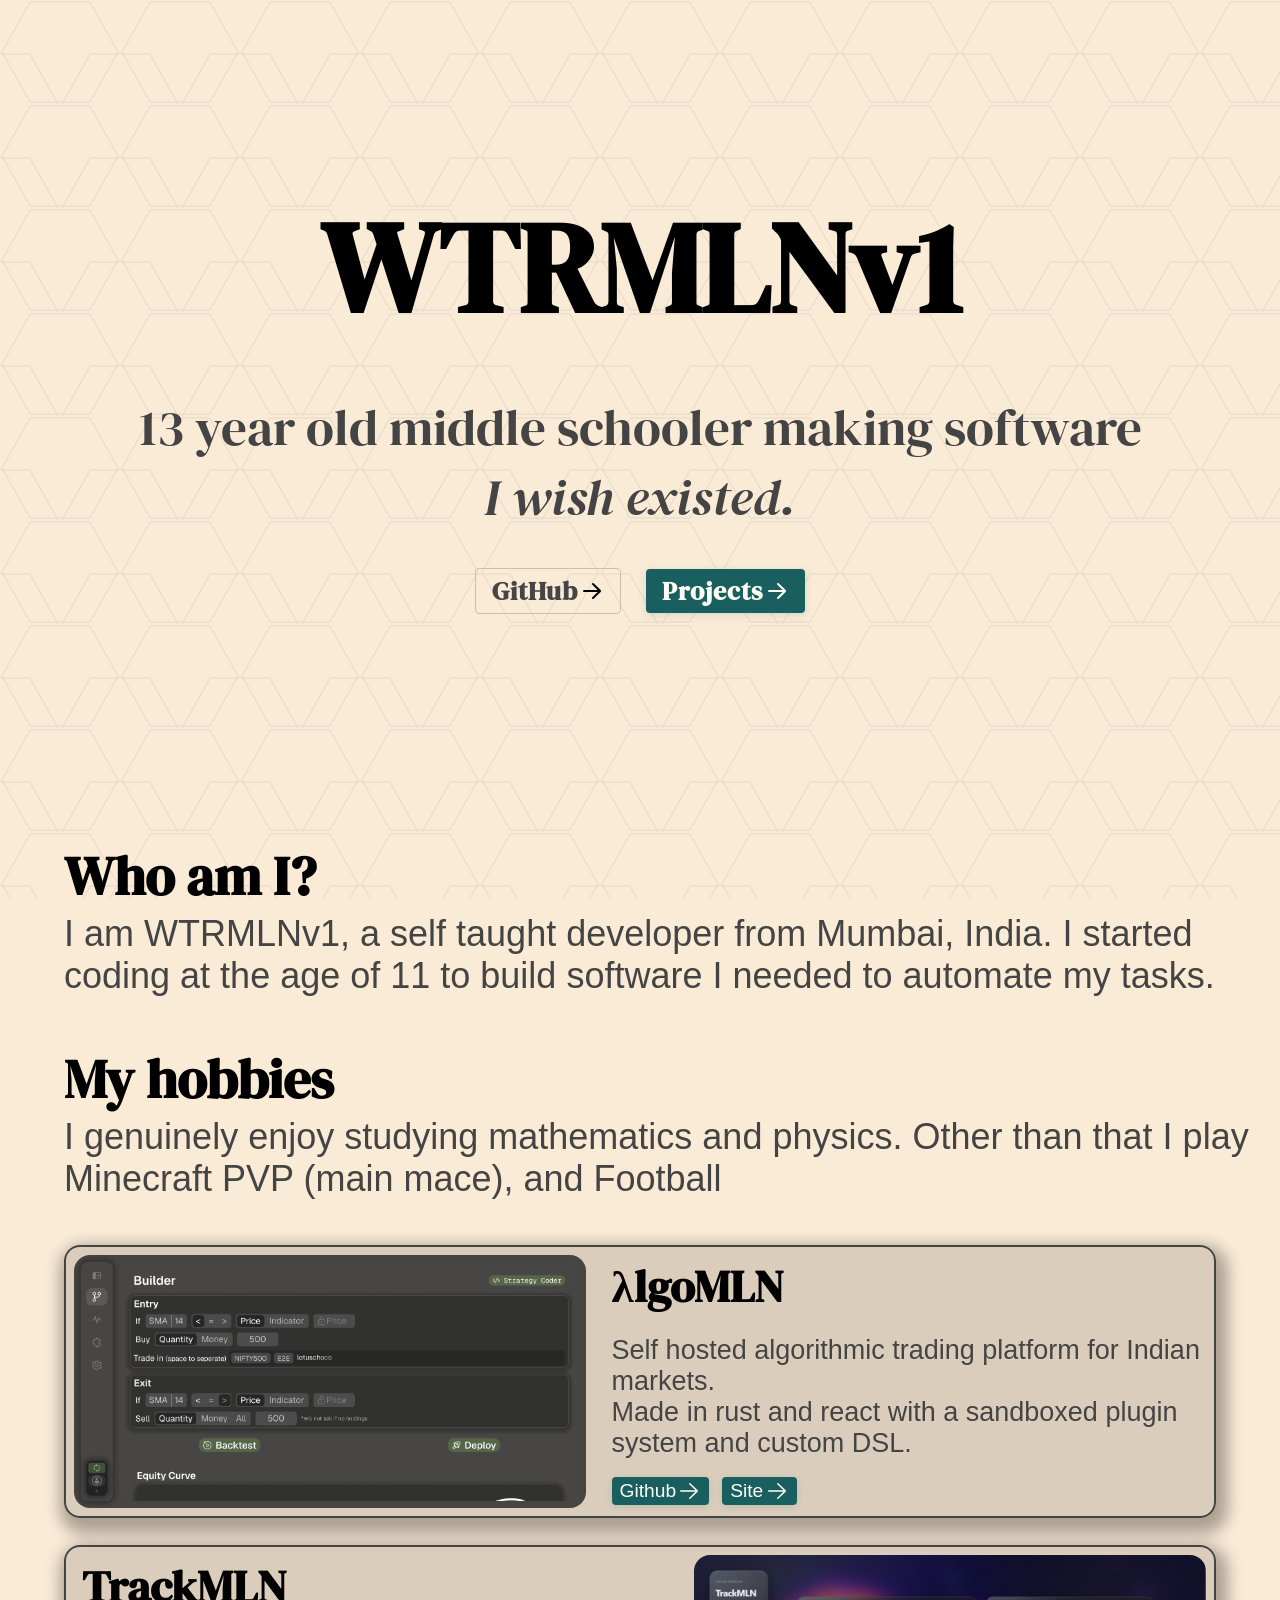
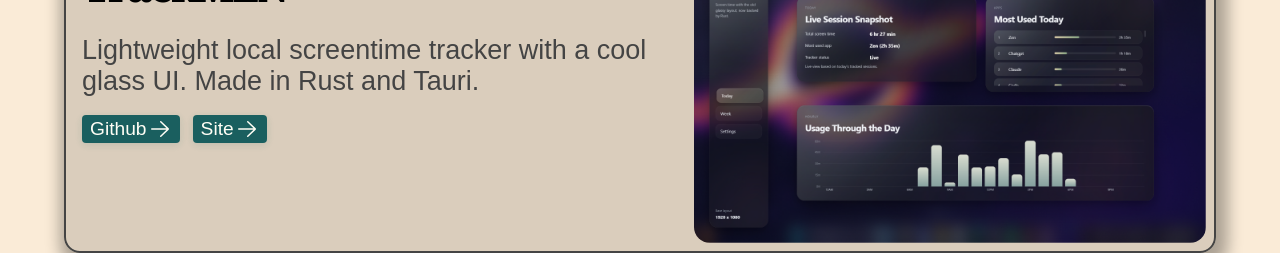
==== index.html @ 121c80e5 "create a whole fucking site (and update readme lol)" ====
<!DOCTYPE html>
<html lang="en">
<head>
<meta charset="UTF-8" />
<meta name="viewport" content="width=device-width, initial-scale=1.0" />
<title>WTRMLNv1</title>
<link rel="preconnect" href="https://fonts.googleapis.com" />
<link rel="preconnect" href="https://fonts.gstatic.com" crossorigin />
<link href="https://fonts.googleapis.com/css2?family=DM+Serif+Display&family=Geist:wght@400;600;700&family=Geist+Mono:wght@400&family=Inter:wght@400;500&display=swap" rel="stylesheet" />
<link rel="stylesheet" href="styles.css" />
</head>

<body>
    <div class="honeycomb-bg"></div>
    <div class="hero">
        <div class="hero-title">WTRMLNv1</div>
        <div class="hero-description">13 year old middle schooler making software <br><span class="hero-description-italic">I wish existed.</span></div>
        <div class="cta">
            <a class="cta-button-secondary" href="https://github.com/WTRMLNv1">
                GitHub
                <img class="cta-arrow" src="arrow_right_24_filled_secondary.svg" alt=""></img>
            </a>
            <a class="cta-button">
                Projects
                <img class="cta-arrow" src="arrow_right_24_filled.svg" alt=""></img>
            </a>
        </div>
    </div>
    <div>
        <div class="h1">Who am I?</div>
        <div class="para">
            I am
         WTRMLNv1, a self taught developer from Mumbai, India. I started coding at the age of 11 to build software I needed to automate my tasks.
    </div>
        </div>
    <div>
        <div class="h1">My hobbies</div>
        <div class="para">
            I genuinely enjoy studying mathematics and physics. Other than that I play Minecraft PVP (main mace), and Football
        </div>
    </div>

    <div class="projects">
        <div class="project-card-left">
            <img class="project-screenshot" src="builder.png">
            <div class="project-text">
                <div class="project-title">λlgoMLN</div>
                <div class="project-description">
                    Self hosted algorithmic trading platform for Indian markets.<br>Made in rust and react with a sandboxed plugin system and custom DSL.
                </div>
                <div class="cta-small">
                    <a class="cta-button-small" href="https://github.com/MelogneStudio/AlgoMLN">
                        Github
                        <img class="cta-arrow" src="arrow_right_24_regular.svg" alt=""></img>
                    </a>
                    <a class="cta-button-small" href="https://algomln.vercel.app">
                        Site
                        <img class="cta-arrow" src="arrow_right_24_regular.svg" alt=""></img>
                    </a>
                </div>
            </div>

        </div>
        <div class="project-card-right">

            <div class="project-text">
                <div class="project-title">TrackMLN</div>
                <div class="project-description">
                    Lightweight local screentime tracker with a cool glass UI. Made in Rust and Tauri.
                </div>
                <div class="cta-small">
                    <a class="cta-button-small" href="https://github.com/MelogneStudio/TrackMLN">
                        Github
                        <img class="cta-arrow" src="arrow_right_24_regular.svg" alt=""></img>
                    </a>
                    <a class="cta-button-small" href="https://algomln.vercel.app">
                        Site
                        <img class="cta-arrow" src="arrow_right_24_regular.svg" alt=""></img>
                    </a>
                </div>
            </div>
            <img class="project-screenshot" src="trackmln.png">
        </div>

    </div>
</body>
---- styles.css ----
html,
body {
    margin: 0;
    min-height: 100%;
    background: antiquewhite;
    display: flex;
    flex-direction: column;
    gap: 5vh;
    scrollbar-width: none;
}

html::-webkit-scrollbar {
    display: none;
}

@import url('https://fonts.googleapis.com/css2?family=DM+Serif+Display:ital@0;1&display=swap');
@import url('https://fonts.googleapis.com/css2?family=DM+Sans:ital,wght@0,400;0,500;0,600;0,700;1,400;1,500;1,600;1,700&display=swap');


/* =========================
   BACKGROUND
   ========================= */

.honeycomb-bg {
    position: fixed;
    inset: 0;
    z-index: 0;
    pointer-events: none;

    background-image: url("data:image/svg+xml,%3Csvg xmlns='http://www.w3.org/2000/svg' width='120' height='104' viewBox='0 0 120 104'%3E%3Cg fill='none' stroke='%23000000' stroke-width='1' opacity='0.08'%3E%3Cpath d='M30 2h60l28 50-28 50H30L2 52z'/%3E%3Cpath d='M-30 54h60l28 50-28 50h-60l-28-50z'/%3E%3Cpath d='M90 54h60l28 50-28 50H90l-28-50z'/%3E%3C/g%3E%3C/svg%3E");

    background-repeat: repeat;
    background-size: 120px 104px;

    animation: honeycomb-drift 2s linear infinite;
}

@keyframes honeycomb-drift {
    from {
        background-position: 0 0;
    }

    to {
        background-position: 120px 104px;
    }
}


/* =========================
   HERO
   ========================= */

.hero {
    position: relative;
    z-index: 1;

    display: flex;
    flex-direction: column;
    align-items: center;

    padding-top: 20vh;
    padding-bottom: 20vh;

    gap: 4vh;
}

.hero-title {
    color: #000;
    font-family: 'DM Serif Display', serif;
    font-weight: 600;
    font-size: 10vw;
}

.hero-description {
    color: #444;
    font-family: 'DM Serif Display', serif;
    font-weight: 400;
    font-size: 4vw;
    text-align: center;
}

.hero-description-italic {
    color: #444;
    font-family: 'DM Serif Display', serif;
    font-weight: 400;
    font-size: 4vw;
    text-align: center;
    font-style: italic;
}


/* =========================
   MAIN CTA
   ========================= */

.cta {
    display: flex;
    flex-direction: row;
    align-items: center;
    gap: 2vw;
}

.cta-button {
    display: flex;
    flex-direction: row;
    align-items: center;

    gap: 0.1vw;

    background-color: #1a5f5f;
    color: #fffef5;
    text-decoration: none;

    border: none;
    padding: 4px 16px;

    font-family: 'DM Serif Display', serif;
    font-weight: 600;
    font-size: 2vw;
    letter-spacing: 1px;

    cursor: pointer;
    border-radius: 4px;

    transition:
        background-color 0.2s ease,
        transform 0.2s ease,
        box-shadow 0.2s ease,
        gap 0.2s ease;

    box-shadow: 0 2px 8px rgba(26, 95, 95, 0.15);
}

.cta-button:hover {
    background-color: #0f4444;
    color: #fffef5;
    text-decoration: none;

    gap: 0.2vw;
    transform: translateY(-2px);

    box-shadow: 0 6px 16px rgba(26, 95, 95, 0.25);
}

.cta-button:active {
    color: #fffef5;
    text-decoration: none;

    transform: translateY(0px);

    box-shadow: 0 2px 4px rgba(26, 95, 95, 0.2);
}

.cta-button:visited {
    color: #fffef5;
}

.cta-button-secondary {
    display: flex;
    flex-direction: row;
    align-items: center;

    gap: 0.1vw;

    background-color: transparent;
    color: #454545;
    text-decoration: none;

    box-sizing: border-box;
    border: 1px solid #c9bfae;
    padding: 4px 16px;

    font-family: 'DM Serif Display', serif;
    font-weight: 600;
    font-size: 2vw;
    letter-spacing: 1px;

    cursor: pointer;
    border-radius: 4px;

    transition:
        background-color 0.2s ease,
        color 0.2s ease,
        transform 0.2s ease,
        box-shadow 0.2s ease,
        gap 0.2s ease;

    box-shadow: 0 2px 8px rgba(255, 254, 245, 0.08);
}

.cta-button-secondary:hover {
    background-color: #fffef5;
    color: #454545;
    text-decoration: none;

    gap: 0.2vw;
    transform: translateY(-2px);

    box-shadow: 0 6px 16px rgba(255, 254, 245, 0.15);
}

.cta-button-secondary:active {
    color: #454545;
    text-decoration: none;

    transform: translateY(0px);

    box-shadow: 0 2px 4px rgba(255, 254, 245, 0.1);
}

.cta-button-secondary:visited {
    color: #454545;
}


/* =========================
   TEXT SECTIONS
   ========================= */

.h1 {
    font-family: 'DM Serif Display', serif;
    font-weight: 600;
    font-size: 6vh;
    color: #000;

    padding-left: 5vw;
}

.para {
    font-family: 'DM Sans', sans-serif;
    font-weight: 500;
    font-size: 4vh;
    color: #444;

    padding-left: 5vw;
}


/* =========================
   PROJECTS
   ========================= */

.projects {
    display: flex;
    flex-direction: column;

    padding-left: 5vw;
    padding-right: 5vw;

    gap: 3vh;
}

.project-card-left {
    display: flex;
    flex-direction: row;

    background-color: #00000020;
    backdrop-filter: blur(2px);

    border-radius: 16px;
    border: #444 solid 2px;

    padding: 8px;
    gap: 2vw;

    box-shadow: 4px 8px 15px 8px #00000050;
}

.project-card-right {
    display: flex;
    flex-direction: row;

    background-color: #00000020;
    backdrop-filter: blur(2px);

    border-radius: 16px;
    border: #444 solid 2px;

    padding: 8px;
    padding-left: 16px;
    gap: 2vw;

    box-shadow: 4px 8px 15px 8px #00000050;
}

.project-screenshot {
    border-radius: 16px;
    width: 40vw;
}

.project-title {
    color: #000;

    font-family: 'DM Serif Display', serif;
    font-weight: 600;
    font-size: 5vh;
}

.project-description {
    color: #444;

    font-family: 'DM Sans', sans-serif;
    font-weight: 400;
    font-size: 3vh;
}

.project-text {
    display: flex;
    flex-direction: column;

    gap: 2vh;
    padding: 0;
}


/* =========================
   SMALL CTA
   ========================= */

.cta-small {
    display: flex;
    flex-direction: row;
    align-items: center;

    gap: 1vw;
}

.cta-button-small {
    display: flex;
    flex-direction: row;
    align-items: center;

    gap: 0.1vw;

    background-color: #1a5f5f;
    color: #fffef5;
    text-decoration: none;

    border: none;
    padding: 2px 8px;

    font-family: 'DM Sans', sans-serif;
    font-weight: 500;
    font-size: 1.5vw;

    cursor: pointer;
    border-radius: 4px;

    transition:
        background-color 0.2s ease,
        transform 0.2s ease,
        box-shadow 0.2s ease;

    box-shadow: 0 2px 8px rgba(26, 95, 95, 0.15);
}


/* Prevent browser link states from changing the text */

.cta-button-small:visited {
    color: #fffef5;
    text-decoration: none;
}

.cta-button-small:hover {
    background-color: #0f4444;
    color: #fffef5;
    text-decoration: none;

    transform: translateY(-2px);

    box-shadow: 0 6px 16px rgba(26, 95, 95, 0.25);
}

.cta-button-small:active {
    color: #fffef5;
    text-decoration: none;

    transform: translateY(0px);

    box-shadow: 0 2px 4px rgba(26, 95, 95, 0.2);
}
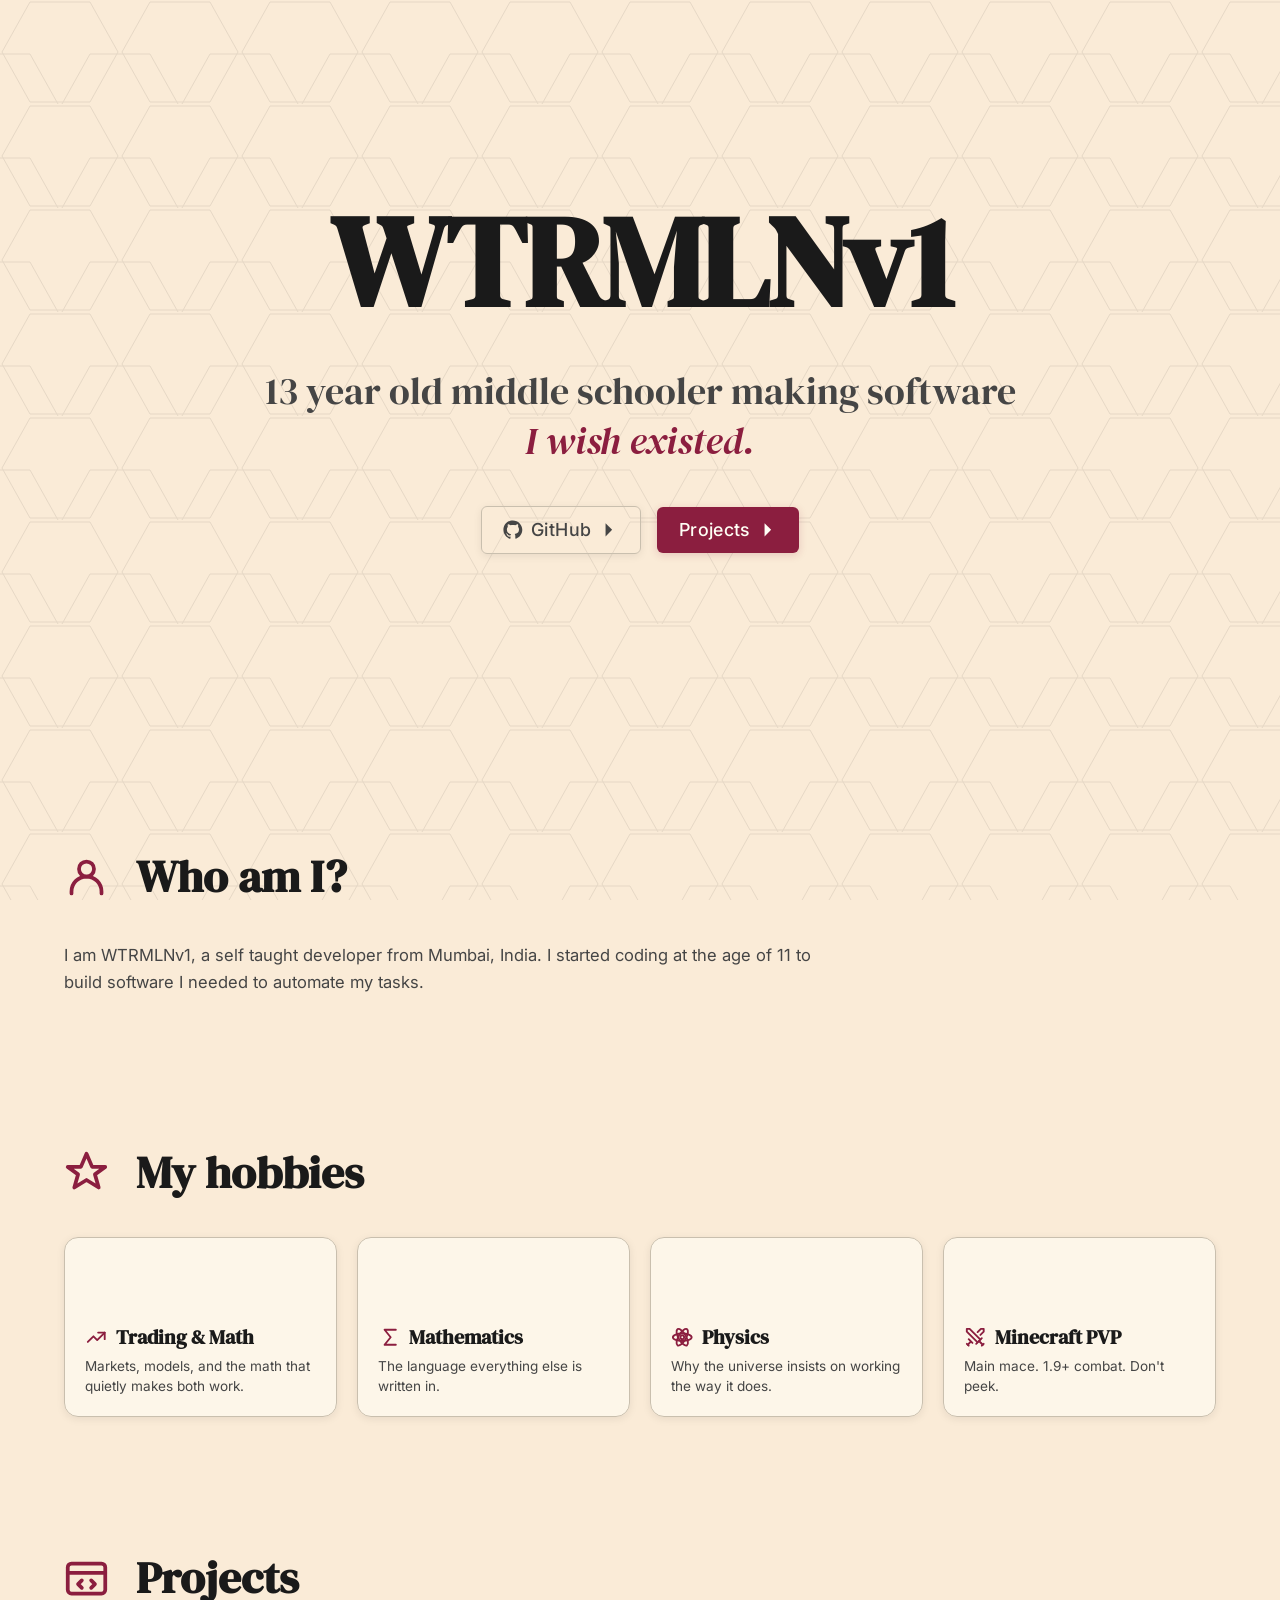
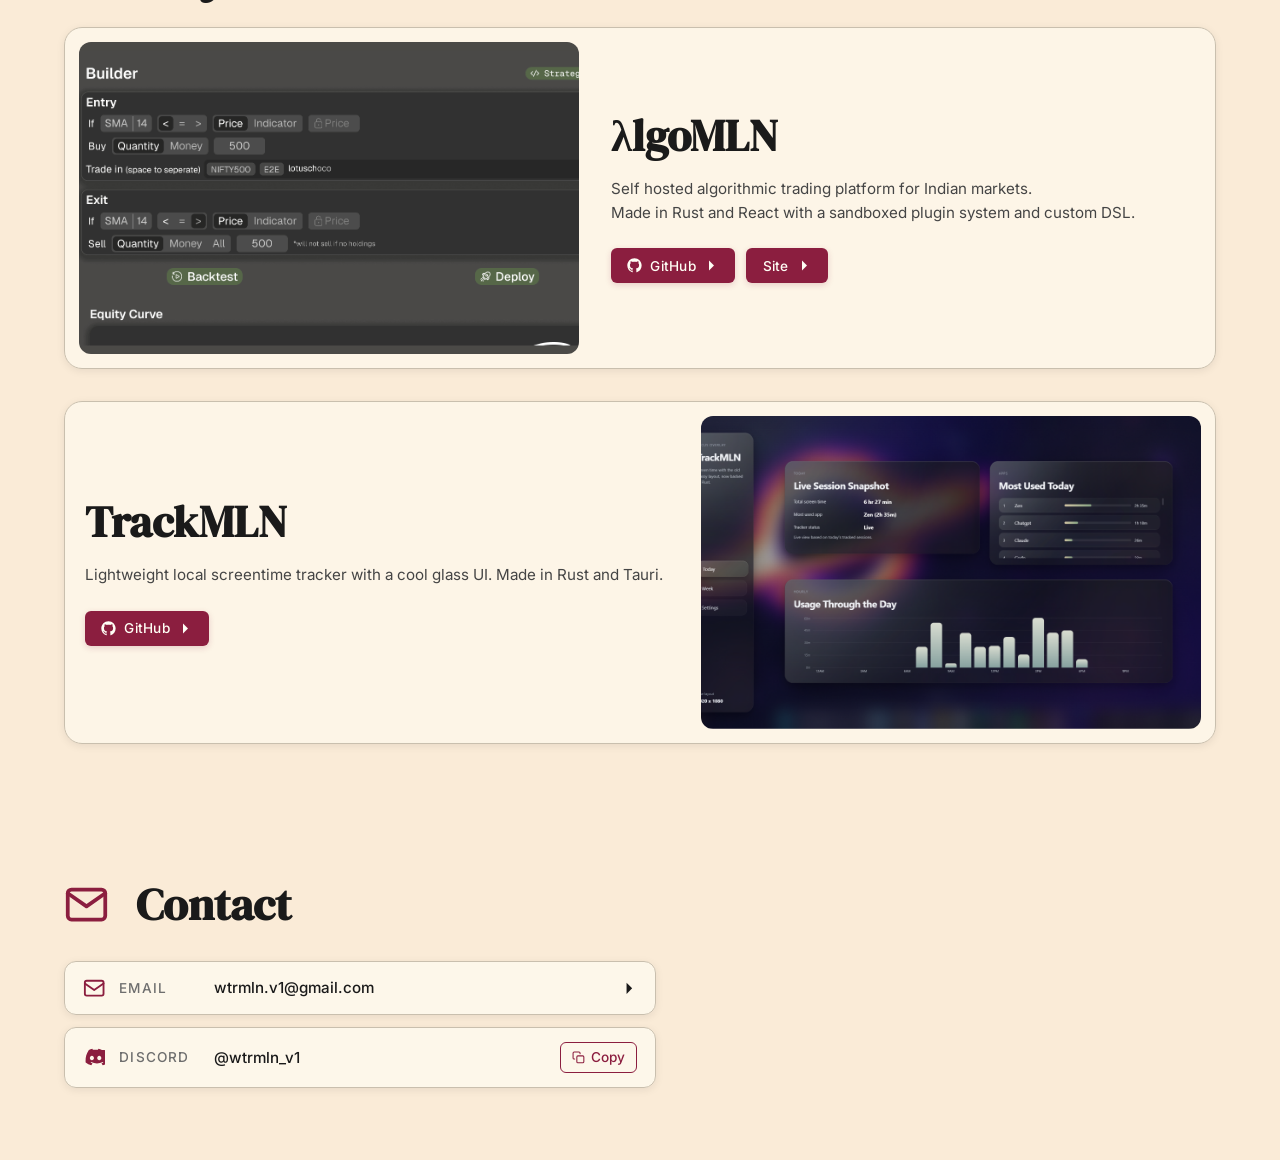
==== commit 9a5f715b: "update site" ====
--- a/index.html
+++ b/index.html
@@ -4,83 +4,520 @@
 <meta charset="UTF-8" />
 <meta name="viewport" content="width=device-width, initial-scale=1.0" />
 <title>WTRMLNv1</title>
+<meta name="description" content="WTRMLNv1 — self-taught developer from Mumbai building software I wish existed." />
 <link rel="preconnect" href="https://fonts.googleapis.com" />
 <link rel="preconnect" href="https://fonts.gstatic.com" crossorigin />
-<link href="https://fonts.googleapis.com/css2?family=DM+Serif+Display&family=Geist:wght@400;600;700&family=Geist+Mono:wght@400&family=Inter:wght@400;500&display=swap" rel="stylesheet" />
+<link href="https://fonts.googleapis.com/css2?family=DM+Serif+Display:ital@0;1&family=Inter:wght@400;500;600&display=swap" rel="stylesheet" />
 <link rel="stylesheet" href="styles.css" />
 </head>
 
 <body>
-    <div class="honeycomb-bg"></div>
-    <div class="hero">
+    <div class="honeycomb-bg" aria-hidden="true"></div>
+
+    <section class="hero">
         <div class="hero-title">WTRMLNv1</div>
-        <div class="hero-description">13 year old middle schooler making software <br><span class="hero-description-italic">I wish existed.</span></div>
+        <div class="hero-description">
+            13 year old middle schooler making software<br>
+            <span class="hero-description-italic">I wish existed.</span>
+        </div>
         <div class="cta">
             <a class="cta-button-secondary" href="https://github.com/WTRMLNv1">
+                <svg class="cta-arrow" viewBox="0 0 24 24" fill="currentColor" aria-hidden="true"><path d="M12 .5C5.65.5.5 5.65.5 12c0 5.08 3.29 9.39 7.86 10.91.58.1.79-.25.79-.56v-2.16c-3.2.7-3.87-1.37-3.87-1.37-.52-1.33-1.28-1.68-1.28-1.68-1.05-.72.08-.71.08-.71 1.16.08 1.77 1.19 1.77 1.19 1.03 1.77 2.7 1.26 3.36.96.1-.75.4-1.26.74-1.55-2.55-.29-5.24-1.28-5.24-5.69 0-1.26.45-2.29 1.19-3.1-.12-.29-.52-1.46.11-3.04 0 0 .97-.31 3.19 1.18.92-.26 1.91-.39 2.9-.39.98 0 1.97.13 2.9.39 2.21-1.49 3.18-1.18 3.18-1.18.63 1.58.24 2.75.12 3.04.74.81 1.18 1.84 1.18 3.1 0 4.42-2.69 5.39-5.25 5.68.41.36.78 1.06.78 2.13v3.16c0 .31.21.67.79.56C20.21 21.39 23.5 17.08 23.5 12 23.5 5.65 18.35.5 12 .5z"/></svg>
                 GitHub
-                <img class="cta-arrow" src="arrow_right_24_filled_secondary.svg" alt=""></img>
+                <svg class="cta-arrow" viewBox="0 0 24 24" fill="currentColor" aria-hidden="true"><path d="M8 4l8 8-8 8V4z"/></svg>
             </a>
-            <a class="cta-button">
+            <a class="cta-button" href="#projects">
                 Projects
-                <img class="cta-arrow" src="arrow_right_24_filled.svg" alt=""></img>
+                <svg class="cta-arrow" viewBox="0 0 24 24" fill="currentColor" aria-hidden="true"><path d="M8 4l8 8-8 8V4z"/></svg>
             </a>
         </div>
-    </div>
-    <div>
-        <div class="h1">Who am I?</div>
-        <div class="para">
-            I am
-         WTRMLNv1, a self taught developer from Mumbai, India. I started coding at the age of 11 to build software I needed to automate my tasks.
-    </div>
+    </section>
+
+    <section class="section">
+        <h2 class="h1">
+            <svg viewBox="0 0 24 24" fill="none" stroke="currentColor" stroke-width="2" stroke-linecap="round" stroke-linejoin="round" aria-hidden="true"><circle cx="12" cy="8" r="4"/><path d="M4 21v-1a8 8 0 0 1 16 0v1"/></svg>
+            Who am I?
+        </h2>
+        <p class="para">
+            I am WTRMLNv1, a self taught developer from Mumbai, India. I started coding at the age of 11 to build software I needed to automate my tasks.
+        </p>
+    </section>
+
+    <section class="section">
+        <h2 class="h1">
+            <svg viewBox="0 0 24 24" fill="none" stroke="currentColor" stroke-width="2" stroke-linecap="round" stroke-linejoin="round" aria-hidden="true"><path d="M12 2l3 7h7l-5.5 4 2 7L12 16l-6.5 4 2-7L2 9h7z"/></svg>
+            My hobbies
+        </h2>
+        <div class="hobbies">
+            <div class="hobby-card" data-hobby="trading">
+                <canvas class="hobby-canvas" aria-hidden="true"></canvas>
+                <div class="hobby-text">
+                    <div class="hobby-label">
+                        <svg viewBox="0 0 24 24" fill="none" stroke="currentColor" stroke-width="2" stroke-linecap="round" stroke-linejoin="round" aria-hidden="true"><path d="M3 17l6-6 4 4 8-8"/><path d="M14 7h7v7"/></svg>
+                        Trading &amp; Math
+                    </div>
+                    <div class="hobby-desc">Markets, models, and the math that quietly makes both work.</div>
+                </div>
+            </div>
+            <div class="hobby-card" data-hobby="math">
+                <div class="hobby-glyph-layer" aria-hidden="true"></div>
+                <div class="hobby-text">
+                    <div class="hobby-label">
+                        <svg viewBox="0 0 24 24" fill="none" stroke="currentColor" stroke-width="2" stroke-linecap="round" stroke-linejoin="round" aria-hidden="true"><path d="M19 4H7l6.5 8L7 20h12"/></svg>
+                        Mathematics
+                    </div>
+                    <div class="hobby-desc">The language everything else is written in.</div>
+                </div>
+            </div>
+            <div class="hobby-card" data-hobby="physics">
+                <div class="hobby-glyph-layer" aria-hidden="true"></div>
+                <div class="hobby-text">
+                    <div class="hobby-label">
+                        <svg viewBox="0 0 24 24" fill="none" stroke="currentColor" stroke-width="2" stroke-linecap="round" stroke-linejoin="round" aria-hidden="true"><circle cx="12" cy="12" r="2"/><ellipse cx="12" cy="12" rx="10" ry="4"/><ellipse cx="12" cy="12" rx="10" ry="4" transform="rotate(60 12 12)"/><ellipse cx="12" cy="12" rx="10" ry="4" transform="rotate(120 12 12)"/></svg>
+                        Physics
+                    </div>
+                    <div class="hobby-desc">Why the universe insists on working the way it does.</div>
+                </div>
+            </div>
+            <div class="hobby-card" data-hobby="minecraft">
+                <div class="hobby-pixel-layer" aria-hidden="true"></div>
+                <div class="hobby-text">
+                    <div class="hobby-label">
+                        <svg viewBox="0 0 24 24" fill="none" stroke="currentColor" stroke-width="2" stroke-linecap="round" stroke-linejoin="round" aria-hidden="true"><polyline points="14.5 17.5 3 6 3 3 6 3 17.5 14.5"/><path d="M13 19l6-6"/><path d="M16 16l4 4"/><path d="M19 21l2-2"/><polyline points="14.5 6.5 18 3 21 3 21 6 17.5 9.5"/><path d="M5 14l4 4"/><path d="M7 17l-3 3"/><path d="M3 19l2 2"/></svg>
+                        Minecraft PVP
+                    </div>
+                    <div class="hobby-desc">Main mace. 1.9+ combat. Don't peek.</div>
+                </div>
+            </div>
         </div>
-    <div>
-        <div class="h1">My hobbies</div>
-        <div class="para">
-            I genuinely enjoy studying mathematics and physics. Other than that I play Minecraft PVP (main mace), and Football
+    </section>
+
+    <section class="section" id="projects">
+        <h2 class="h1">
+            <svg viewBox="0 0 24 24" fill="none" stroke="currentColor" stroke-width="2" stroke-linecap="round" stroke-linejoin="round" aria-hidden="true"><rect x="2" y="4" width="20" height="16" rx="2"/><path d="M2 9h20"/><path d="M9.5 13L7.5 15l2 2"/><path d="M14.5 13l2 2-2 2"/></svg>
+            Projects
+        </h2>
+        <div class="projects">
+            <div class="project-card-left">
+                <img class="project-screenshot" src="builder.png" alt="AlgoMLN interface screenshot" />
+                <div class="project-text">
+                    <div class="project-title">λlgoMLN</div>
+                    <div class="project-description">
+                        Self hosted algorithmic trading platform for Indian markets.<br>Made in Rust and React with a sandboxed plugin system and custom DSL.
+                    </div>
+                    <div class="cta-small">
+                        <a class="cta-button-small" href="https://github.com/MelogneStudio/AlgoMLN">
+                            <svg class="cta-arrow" viewBox="0 0 24 24" fill="currentColor" aria-hidden="true"><path d="M12 .5C5.65.5.5 5.65.5 12c0 5.08 3.29 9.39 7.86 10.91.58.1.79-.25.79-.56v-2.16c-3.2.7-3.87-1.37-3.87-1.37-.52-1.33-1.28-1.68-1.28-1.68-1.05-.72.08-.71.08-.71 1.16.08 1.77 1.19 1.77 1.19 1.03 1.77 2.7 1.26 3.36.96.1-.75.4-1.26.74-1.55-2.55-.29-5.24-1.28-5.24-5.69 0-1.26.45-2.29 1.19-3.1-.12-.29-.52-1.46.11-3.04 0 0 .97-.31 3.19 1.18.92-.26 1.91-.39 2.9-.39.98 0 1.97.13 2.9.39 2.21-1.49 3.18-1.18 3.18-1.18.63 1.58.24 2.75.12 3.04.74.81 1.18 1.84 1.18 3.1 0 4.42-2.69 5.39-5.25 5.68.41.36.78 1.06.78 2.13v3.16c0 .31.21.67.79.56C20.21 21.39 23.5 17.08 23.5 12 23.5 5.65 18.35.5 12 .5z"/></svg>
+                            GitHub
+                            <svg class="cta-arrow" viewBox="0 0 24 24" fill="currentColor" aria-hidden="true"><path d="M8 4l8 8-8 8V4z"/></svg>
+                        </a>
+                        <a class="cta-button-small" href="https://algomln.vercel.app">
+                            Site
+                            <svg class="cta-arrow" viewBox="0 0 24 24" fill="currentColor" aria-hidden="true"><path d="M8 4l8 8-8 8V4z"/></svg>
+                        </a>
+                    </div>
+                </div>
+            </div>
+
+            <div class="project-card-right">
+                <div class="project-text">
+                    <div class="project-title">TrackMLN</div>
+                    <div class="project-description">
+                        Lightweight local screentime tracker with a cool glass UI. Made in Rust and Tauri.
+                    </div>
+                    <div class="cta-small">
+                        <a class="cta-button-small" href="https://github.com/MelogneStudio/TrackMLN">
+                            <svg class="cta-arrow" viewBox="0 0 24 24" fill="currentColor" aria-hidden="true"><path d="M12 .5C5.65.5.5 5.65.5 12c0 5.08 3.29 9.39 7.86 10.91.58.1.79-.25.79-.56v-2.16c-3.2.7-3.87-1.37-3.87-1.37-.52-1.33-1.28-1.68-1.28-1.68-1.05-.72.08-.71.08-.71 1.16.08 1.77 1.19 1.77 1.19 1.03 1.77 2.7 1.26 3.36.96.1-.75.4-1.26.74-1.55-2.55-.29-5.24-1.28-5.24-5.69 0-1.26.45-2.29 1.19-3.1-.12-.29-.52-1.46.11-3.04 0 0 .97-.31 3.19 1.18.92-.26 1.91-.39 2.9-.39.98 0 1.97.13 2.9.39 2.21-1.49 3.18-1.18 3.18-1.18.63 1.58.24 2.75.12 3.04.74.81 1.18 1.84 1.18 3.1 0 4.42-2.69 5.39-5.25 5.68.41.36.78 1.06.78 2.13v3.16c0 .31.21.67.79.56C20.21 21.39 23.5 17.08 23.5 12 23.5 5.65 18.35.5 12 .5z"/></svg>
+                            GitHub
+                            <svg class="cta-arrow" viewBox="0 0 24 24" fill="currentColor" aria-hidden="true"><path d="M8 4l8 8-8 8V4z"/></svg>
+                        </a>
+                    </div>
+                </div>
+                <img class="project-screenshot" src="trackmln.png" alt="TrackMLN interface screenshot" />
+            </div>
         </div>
-    </div>
-
-    <div class="projects">
-        <div class="project-card-left">
-            <img class="project-screenshot" src="builder.png">
-            <div class="project-text">
-                <div class="project-title">λlgoMLN</div>
-                <div class="project-description">
-                    Self hosted algorithmic trading platform for Indian markets.<br>Made in rust and react with a sandboxed plugin system and custom DSL.
-                </div>
-                <div class="cta-small">
-                    <a class="cta-button-small" href="https://github.com/MelogneStudio/AlgoMLN">
-                        Github
-                        <img class="cta-arrow" src="arrow_right_24_regular.svg" alt=""></img>
-                    </a>
-                    <a class="cta-button-small" href="https://algomln.vercel.app">
-                        Site
-                        <img class="cta-arrow" src="arrow_right_24_regular.svg" alt=""></img>
-                    </a>
-                </div>
-            </div>
-
+    </section>
+
+    <section class="section contact">
+        <h2 class="h1">
+            <svg viewBox="0 0 24 24" fill="none" stroke="currentColor" stroke-width="2" stroke-linecap="round" stroke-linejoin="round" aria-hidden="true"><path d="M4 4h16c1.1 0 2 .9 2 2v12c0 1.1-.9 2-2 2H4c-1.1 0-2-.9-2-2V6c0-1.1.9-2 2-2z"/><path d="M22 6l-10 7L2 6"/></svg>
+            Contact
+        </h2>
+        <div class="contact-list">
+            <a class="contact-item contact-link" href="mailto:wtrmln.v1@gmail.com">
+                <svg class="contact-icon" viewBox="0 0 24 24" fill="none" stroke="currentColor" stroke-width="2" stroke-linecap="round" stroke-linejoin="round" aria-hidden="true"><rect x="2" y="4" width="20" height="16" rx="2"/><path d="M2 7l10 7 10-7"/></svg>
+                <span class="contact-label">Email</span>
+                <span class="contact-value">wtrmln.v1@gmail.com</span>
+                <svg class="cta-arrow" viewBox="0 0 24 24" fill="currentColor" aria-hidden="true"><path d="M8 4l8 8-8 8V4z"/></svg>
+            </a>
+            <div class="contact-item" data-copy="wtrmln_v1">
+                <svg class="contact-icon" viewBox="0 0 24 24" fill="currentColor" aria-hidden="true"><path d="M20.32 4.37A19.79 19.79 0 0 0 16.56 3c-.18.32-.39.75-.53 1.1a18.27 18.27 0 0 0-5.48 0c-.14-.35-.36-.78-.54-1.1A19.7 19.7 0 0 0 6.27 4.4C3.27 8.91 2.46 13.32 2.84 17.66a19.94 19.94 0 0 0 6.06 3.06c.49-.67.92-1.39 1.29-2.14-.71-.27-1.39-.6-2.04-.99.17-.13.34-.26.5-.4a14.18 14.18 0 0 0 12.7 0c.16.14.33.27.5.4-.65.39-1.33.72-2.04.99.37.75.8 1.47 1.29 2.14a19.93 19.93 0 0 0 6.06-3.06c.45-5.06-.86-9.43-3.84-13.29zM9.55 15.31c-1.2 0-2.19-1.1-2.19-2.46 0-1.36.97-2.47 2.19-2.47 1.22 0 2.2 1.11 2.19 2.47 0 1.36-.97 2.46-2.19 2.46zm7.9 0c-1.2 0-2.19-1.1-2.19-2.46 0-1.36.97-2.47 2.19-2.47 1.22 0 2.2 1.11 2.19 2.47 0 1.36-.97 2.46-2.19 2.46z"/></svg>
+                <span class="contact-label">Discord</span>
+                <span class="contact-value">@wtrmln_v1</span>
+                <button type="button" class="copy-btn" aria-label="Copy Discord username">
+                    <svg viewBox="0 0 24 24" fill="none" stroke="currentColor" stroke-width="2" stroke-linecap="round" stroke-linejoin="round" aria-hidden="true"><rect x="9" y="9" width="13" height="13" rx="2"/><path d="M5 15H4a2 2 0 0 1-2-2V4a2 2 0 0 1 2-2h9a2 2 0 0 1 2 2v1"/></svg>
+                    Copy
+                </button>
+            </div>
         </div>
-        <div class="project-card-right">
-
-            <div class="project-text">
-                <div class="project-title">TrackMLN</div>
-                <div class="project-description">
-                    Lightweight local screentime tracker with a cool glass UI. Made in Rust and Tauri.
-                </div>
-                <div class="cta-small">
-                    <a class="cta-button-small" href="https://github.com/MelogneStudio/TrackMLN">
-                        Github
-                        <img class="cta-arrow" src="arrow_right_24_regular.svg" alt=""></img>
-                    </a>
-                    <a class="cta-button-small" href="https://algomln.vercel.app">
-                        Site
-                        <img class="cta-arrow" src="arrow_right_24_regular.svg" alt=""></img>
-                    </a>
-                </div>
-            </div>
-            <img class="project-screenshot" src="trackmln.png">
-        </div>
-
-    </div>
-</body>+    </section>
+
+    <script>
+        (function () {
+            const reduced = window.matchMedia('(prefers-reduced-motion: reduce)').matches;
+
+            // ===== HOBBY: TRADING (canvas candlestick ticker) =====
+            function initTradingCard(card) {
+                const canvas = card.querySelector('canvas');
+                if (!canvas) return;
+                const ctx = canvas.getContext('2d');
+                let raf = null;
+                let data = null;
+                let head = 0;        // index in `data` of the leftmost visible candle
+                let dpr = 1;
+                let fadeTimer = null;
+                const FADE_MS = 500; // must match the canvas opacity transition
+
+                function resize() {
+                    dpr = window.devicePixelRatio || 1;
+                    const r = canvas.getBoundingClientRect();
+                    canvas.width = r.width * dpr;
+                    canvas.height = r.height * dpr;
+                    ctx.setTransform(dpr, 0, 0, dpr, 0, 0);
+                }
+
+                function generateData() {
+                    const n = 80;
+                    const arr = [];
+                    let price = 50 + Math.random() * 20;
+                    for (let i = 0; i < n; i++) {
+                        const open = price;
+                        const change = (Math.random() - 0.48) * 6;
+                        const close = Math.max(8, open + change);
+                        const high = Math.max(open, close) + Math.random() * 3;
+                        const low = Math.min(open, close) - Math.random() * 3;
+                        arr.push({ open, close, high, low });
+                        price = close;
+                    }
+                    return arr;
+                }
+
+                // Compute min/max across the full dataset so y-scale doesn't jitter
+                // as new candles scroll into view.
+                function getScale() {
+                    let minV = Infinity, maxV = -Infinity;
+                    for (const c of data) {
+                        if (c.low < minV) minV = c.low;
+                        if (c.high > maxV) maxV = c.high;
+                    }
+                    return { minV, maxV, range: Math.max(1, maxV - minV) };
+                }
+
+                function draw() {
+                    const r = canvas.getBoundingClientRect();
+                    const w = r.width, h = r.height;
+                    if (!data) return;
+                    ctx.clearRect(0, 0, w, h);
+
+                    const padX = 12, padY = 16;
+                    const innerW = w - padX * 2;
+                    const innerH = h - padY * 2;
+
+                    // Candle width: fit enough candles to fill the visible area
+                    // regardless of how many we have. Drawing 1.2x the visible
+                    // count means we always have one offscreen to scroll in.
+                    const visibleCount = Math.max(8, Math.floor(innerW / 14));
+                    const candleW = innerW / visibleCount;
+
+                    const { minV, range } = getScale();
+
+                    // `head` is fractional: the integer part picks the leftmost
+                    // candle, the fraction becomes a sub-candle pixel offset so
+                    // the scroll is smooth instead of stepping.
+                    const baseIdx = Math.floor(head);
+                    const frac = head - baseIdx;
+
+                    ctx.save();
+                    // Clip to the plot area so partially-scrolled candles don't
+                    // bleed into the padding on either side.
+                    ctx.beginPath();
+                    ctx.rect(padX, 0, innerW, h);
+                    ctx.clip();
+                    ctx.translate(padX - frac * candleW, 0);
+                    ctx.strokeStyle = 'rgba(139, 30, 63, 0.35)';
+                    ctx.fillStyle = 'rgba(139, 30, 63, 0.25)';
+                    ctx.lineWidth = 1;
+
+                    for (let i = 0; i <= visibleCount + 1; i++) {
+                        const dataIdx = (baseIdx + i) % data.length;
+                        const c = data[dataIdx];
+                        const x = i * candleW + candleW * 0.2;
+                        const wickX = i * candleW + candleW * 0.5;
+                        const yo = padY + innerH - ((c.open - minV) / range) * innerH;
+                        const yc = padY + innerH - ((c.close - minV) / range) * innerH;
+                        const yh = padY + innerH - ((c.high - minV) / range) * innerH;
+                        const yl = padY + innerH - ((c.low - minV) / range) * innerH;
+                        const bodyTop = Math.min(yo, yc);
+                        const bodyH = Math.max(2, Math.abs(yo - yc));
+
+                        ctx.beginPath();
+                        ctx.moveTo(wickX, yh);
+                        ctx.lineTo(wickX, yl);
+                        ctx.stroke();
+
+                        ctx.fillRect(x, bodyTop, candleW * 0.6, bodyH);
+                        ctx.strokeRect(x, bodyTop, candleW * 0.6, bodyH);
+                    }
+                    ctx.restore();
+                }
+
+                // Advance by less than one candle per frame for smooth scroll.
+                // After ~4 frames we've scrolled in one fresh candle.
+                function loop() {
+                    draw();
+                    head = (head + 0.25) % data.length;
+                    raf = requestAnimationFrame(loop);
+                }
+
+                function start() {
+                    if (fadeTimer) { clearTimeout(fadeTimer); fadeTimer = null; }
+                    canvas.classList.remove('fx-out');
+                    if (raf) return;              // already running, just un-faded
+                    resize();
+                    // Only reroll the series on a genuinely fresh hover, so
+                    // re-entering during the fade-out doesn't jump to new data.
+                    if (!data) { data = generateData(); head = 0; }
+                    if (reduced) {
+                        head = 0;
+                        draw();                   // single static frame, no loop
+                        return;
+                    }
+                    raf = requestAnimationFrame(loop);
+                }
+
+                // Fade the chart out on leave rather than freezing or clearing
+                // it instantly. The loop keeps running through the fade so the
+                // candles are still scrolling as they disappear.
+                function stop() {
+                    canvas.classList.add('fx-out');
+                    if (fadeTimer) clearTimeout(fadeTimer);
+                    fadeTimer = setTimeout(() => {
+                        fadeTimer = null;
+                        cancelAnimationFrame(raf);
+                        raf = null;
+                        const r = canvas.getBoundingClientRect();
+                        ctx.clearRect(0, 0, r.width, r.height);
+                        data = null;              // next hover gets a fresh series
+                    }, FADE_MS);
+                }
+
+                // Use mouseenter/leave (not pointerenter/leave) because pointer
+                // events fire when the cursor crosses a child node, which would
+                // stop the loop mid-hover. mouseenter/leave only fire on the
+                // card's own edge. A 60ms debounce on leave smooths over a
+                // brief cursor wobble at the card boundary.
+                let leaveTimer = null;
+                card.addEventListener('mouseenter', () => {
+                    if (leaveTimer) { clearTimeout(leaveTimer); leaveTimer = null; }
+                    start();
+                });
+                card.addEventListener('mouseleave', () => {
+                    leaveTimer = setTimeout(() => {
+                        leaveTimer = null;
+                        stop();
+                    }, 60);
+                });
+                // Resizing the canvas clears it, so redraw the last frame even
+                // when the animation is paused.
+                window.addEventListener('resize', () => {
+                    if (!data) return;
+                    resize();
+                    if (!raf) draw();
+                });
+            }
+
+            // ===== HOBBY: GLYPH (math + physics) =====
+            const MATH_GLYPHS = ['∑', 'π', '∞', '√', '∫', 'Δ', 'θ', '≠', 'ⁿ', 'λ', 'φ', 'Ω', '∂', '≈', '±', 'ℝ'];
+            const PHYSICS_GLYPHS = ['⚛', 'λ', '~', 'E=mc²', '∮', 'v', 'Δt', 'θ', '∞', 'F=ma', 'ħ', 'q', 'τ', 'Ω', 'c'];
+
+            function initGlyphCard(card, glyphs) {
+                const layer = card.querySelector('.hobby-glyph-layer');
+                if (!layer) return;
+                let active = 0;
+                let timers = [];
+                let clearTimer = null;
+
+                function spawn() {
+                    if (reduced) {
+                        // Static frame: place a handful of glyphs at low opacity
+                        if (layer.children.length) return;
+                        const r = layer.getBoundingClientRect();
+                        for (let i = 0; i < 6; i++) {
+                            const el = document.createElement('span');
+                            el.className = 'hobby-glyph';
+                            el.textContent = glyphs[Math.floor(Math.random() * glyphs.length)];
+                            const size = 1.4 + Math.random() * 1.2;
+                            el.style.fontSize = size + 'rem';
+                            el.style.left = (Math.random() * 100) + '%';
+                            el.style.top = (Math.random() * 100) + '%';
+                            el.style.opacity = '0.25';
+                            el.style.animation = 'none';
+                            layer.appendChild(el);
+                        }
+                        return;
+                    }
+                    const el = document.createElement('span');
+                    el.className = 'hobby-glyph';
+                    el.textContent = glyphs[Math.floor(Math.random() * glyphs.length)];
+                    const size = 1.1 + Math.random() * 1.6;
+                    el.style.fontSize = size + 'rem';
+                    el.style.left = (Math.random() * 100) + '%';
+                    el.style.top = (60 + Math.random() * 40) + '%';
+                    el.style.setProperty('--drift-x', ((Math.random() - 0.5) * 120) + 'px');
+                    el.style.setProperty('--drift-y', (-(80 + Math.random() * 160)) + 'px');
+                    el.style.setProperty('--rot', ((Math.random() - 0.5) * 60) + 'deg');
+                    el.style.animationDuration = (2.6 + Math.random() * 1.8) + 's';
+                    layer.appendChild(el);
+                    setTimeout(() => el.remove(), 5000);
+                }
+
+                function start() {
+                    if (clearTimer) { clearTimeout(clearTimer); clearTimer = null; }
+                    layer.classList.remove('fx-out');
+                    if (active) return;
+                    active = 1;
+                    spawn();
+                    timers.push(setInterval(spawn, 280));
+                }
+
+                // Stop spawning and fade the whole layer out, so in-flight
+                // glyphs dissolve with it instead of being yanked from the DOM
+                // mid-float.
+                function stop() {
+                    active = 0;
+                    timers.forEach(clearInterval);
+                    timers = [];
+                    layer.classList.add('fx-out');
+                    if (clearTimer) clearTimeout(clearTimer);
+                    clearTimer = setTimeout(() => {
+                        clearTimer = null;
+                        if (!active) layer.innerHTML = '';
+                    }, 600);
+                }
+
+                card.addEventListener('mouseenter', start);
+                card.addEventListener('mouseleave', stop);
+            }
+
+            // ===== HOBBY: MINECRAFT (pixel grid pop-in) =====
+            function initMinecraftCard(card) {
+                const layer = card.querySelector('.hobby-pixel-layer');
+                if (!layer) return;
+                let active = 0;
+                let timers = [];
+                let clearTimer = null;
+
+                // Block colors inspired by grass/dirt/stone — no Mojang textures
+                const blocks = [
+                    '#5b8c3a', '#6ea648', '#4a7a2d', // grass top variants
+                    '#7a5a3a', '#6b4d31', '#8a6a44', // dirt
+                    '#8a8a8a', '#7a7a7a', '#9a9a9a'  // stone
+                ];
+
+                function spawn() {
+                    if (reduced) {
+                        if (layer.children.length) return;
+                        const r = layer.getBoundingClientRect();
+                        const cols = Math.floor(r.width / 16);
+                        const rows = Math.floor(r.height / 16);
+                        for (let i = 0; i < 18; i++) {
+                            const el = document.createElement('div');
+                            el.className = 'hobby-pixel';
+                            el.style.background = blocks[Math.floor(Math.random() * blocks.length)];
+                            el.style.left = (Math.floor(Math.random() * cols) * 16) + 'px';
+                            el.style.top = (Math.floor(Math.random() * rows) * 16) + 'px';
+                            el.style.opacity = '0.6';
+                            el.style.animation = 'none';
+                            layer.appendChild(el);
+                        }
+                        return;
+                    }
+                    const r = layer.getBoundingClientRect();
+                    const cols = Math.floor(r.width / 16);
+                    const rows = Math.floor(r.height / 16);
+                    if (cols < 1 || rows < 1) return;
+
+                    const el = document.createElement('div');
+                    el.className = 'hobby-pixel';
+                    el.style.background = blocks[Math.floor(Math.random() * blocks.length)];
+                    el.style.left = (Math.floor(Math.random() * cols) * 16) + 'px';
+                    el.style.top = (Math.floor(Math.random() * rows) * 16) + 'px';
+                    layer.appendChild(el);
+                    setTimeout(() => el.remove(), 2400);
+                }
+
+                function start() {
+                    if (clearTimer) { clearTimeout(clearTimer); clearTimer = null; }
+                    layer.classList.remove('fx-out');
+                    if (active) return;
+                    active = 1;
+                    spawn(); spawn(); spawn();
+                    timers.push(setInterval(spawn, 180));
+                }
+
+                // Fade the layer out so the remaining blocks dissolve together
+                // instead of vanishing the instant the cursor leaves.
+                function stop() {
+                    active = 0;
+                    timers.forEach(clearInterval);
+                    timers = [];
+                    layer.classList.add('fx-out');
+                    if (clearTimer) clearTimeout(clearTimer);
+                    clearTimer = setTimeout(() => {
+                        clearTimer = null;
+                        if (!active) layer.innerHTML = '';
+                    }, 600);
+                }
+
+                card.addEventListener('mouseenter', start);
+                card.addEventListener('mouseleave', stop);
+            }
+
+            // Wire up cards
+            document.querySelectorAll('[data-hobby="trading"]').forEach(initTradingCard);
+            document.querySelectorAll('[data-hobby="math"]').forEach(c => initGlyphCard(c, MATH_GLYPHS));
+            document.querySelectorAll('[data-hobby="physics"]').forEach(c => initGlyphCard(c, PHYSICS_GLYPHS));
+            document.querySelectorAll('[data-hobby="minecraft"]').forEach(initMinecraftCard);
+
+            // ===== CONTACT: copy to clipboard =====
+            document.querySelectorAll('.contact-item[data-copy]').forEach(item => {
+                const btn = item.querySelector('.copy-btn');
+                if (!btn) return;
+                const originalHTML = btn.innerHTML;
+                btn.addEventListener('click', async (e) => {
+                    e.preventDefault();
+                    e.stopPropagation();
+                    const text = item.getAttribute('data-copy');
+                    try {
+                        await navigator.clipboard.writeText(text);
+                    } catch (_) {
+                        // Fallback: temporary input
+                        const ta = document.createElement('textarea');
+                        ta.value = text;
+                        document.body.appendChild(ta);
+                        ta.select();
+                        try { document.execCommand('copy'); } catch (e2) {}
+                        document.body.removeChild(ta);
+                    }
+                    btn.classList.add('copied');
+                    btn.innerHTML = '<svg viewBox="0 0 24 24" fill="none" stroke="currentColor" stroke-width="2.5" stroke-linecap="round" stroke-linejoin="round" aria-hidden="true"><path d="M20 6L9 17l-5-5"/></svg> Copied';
+                    setTimeout(() => {
+                        btn.classList.remove('copied');
+                        btn.innerHTML = originalHTML;
+                    }, 1400);
+                });
+            });
+        })();
+    </script>
+</body>
+</html>
--- a/styles.css
+++ b/styles.css
@@ -1,24 +1,107 @@
+/* =========================
+   DESIGN TOKENS
+   ========================= */
+
+:root {
+    /* Accent: dark garnet / berry red — premium, nods to the watermelon handle
+       without going literally watermelon-green-and-pink */
+    --accent: #8b1e3f;
+    --accent-dark: #6b1530;
+    --accent-soft: #8b1e3f33;
+    --accent-text: #fffef5;
+
+    /* Surfaces */
+    --bg: antiquewhite;
+    --bg-soft: #f5e9d3;
+    --ink: #1a1a1a;
+    --ink-soft: #454545;
+    --ink-muted: #6e6e6e;
+    --border: #c9bfae;
+    --glass: rgba(255, 254, 245, 0.55);
+    --shadow: 0 2px 8px rgba(0, 0, 0, 0.08);
+    --shadow-hover: 0 8px 22px rgba(0, 0, 0, 0.14);
+}
+
+
+/* =========================
+   RESET
+   ========================= */
+
 html,
 body {
     margin: 0;
     min-height: 100%;
-    background: antiquewhite;
-    display: flex;
-    flex-direction: column;
-    gap: 5vh;
+    background: var(--bg);
+    color: var(--ink);
+    display: flex;
+    flex-direction: column;
+    gap: 8vh;
     scrollbar-width: none;
+    font-family: 'Inter', -apple-system, BlinkMacSystemFont, 'Segoe UI', sans-serif;
+    font-weight: 400;
+    font-size: 16px;
+    -webkit-font-smoothing: antialiased;
+    -moz-osx-font-smoothing: grayscale;
 }
 
 html::-webkit-scrollbar {
     display: none;
 }
 
-@import url('https://fonts.googleapis.com/css2?family=DM+Serif+Display:ital@0;1&display=swap');
-@import url('https://fonts.googleapis.com/css2?family=DM+Sans:ital,wght@0,400;0,500;0,600;0,700;1,400;1,500;1,600;1,700&display=swap');
-
-
-/* =========================
-   BACKGROUND
+* {
+    box-sizing: border-box;
+}
+
+a {
+    color: inherit;
+    text-decoration: none;
+}
+
+button {
+    font-family: inherit;
+}
+
+
+/* =========================
+   TYPOGRAPHY UTILITIES
+   ========================= */
+
+.h1 {
+    font-family: 'DM Serif Display', serif;
+    font-weight: 600;
+    font-size: clamp(2.2rem, 5vh, 4.5rem);
+    color: var(--ink);
+    padding:0%;
+    margin:0%;
+    padding-left: 5vw;
+    margin-top: 5vw;
+    display: flex;
+    align-items: center;
+    gap: 0.6em;
+    line-height: 1.1;
+}
+
+.h1 svg {
+    width: 1em;
+    height: 1em;
+    color: var(--accent);
+    flex-shrink: 0;
+}
+
+.para {
+    font-family: 'Inter', sans-serif;
+    font-weight: 400;
+    font-size: clamp(1rem, 1.3vw, 1.25rem);
+    color: var(--ink-soft);
+    line-height: 1.6;
+    padding-left: 5vw;
+    padding-right: 5vw;
+    max-width: 900px;
+}
+
+
+/* =========================
+   HONEYCOMB BACKGROUND
    ========================= */
 
 .honeycomb-bg {
@@ -53,38 +136,37 @@
 .hero {
     position: relative;
     z-index: 1;
-
-    display: flex;
-    flex-direction: column;
-    align-items: center;
-
-    padding-top: 20vh;
-    padding-bottom: 20vh;
-
-    gap: 4vh;
+    display: flex;
+    flex-direction: column;
+    align-items: center;
+    padding-top: 22vh;
+    padding-bottom: 18vh;
+    gap: 2.5rem;
+    text-align: center;
+    padding-left: 5vw;
+    padding-right: 5vw;
 }
 
 .hero-title {
-    color: #000;
+    color: var(--ink);
     font-family: 'DM Serif Display', serif;
     font-weight: 600;
-    font-size: 10vw;
+    font-size: clamp(3.5rem, 10vw, 9rem);
+    line-height: 1;
+    letter-spacing: -0.02em;
 }
 
 .hero-description {
-    color: #444;
+    color: var(--ink-soft);
     font-family: 'DM Serif Display', serif;
     font-weight: 400;
-    font-size: 4vw;
-    text-align: center;
+    font-size: clamp(1.3rem, 3vw, 2.4rem);
+    line-height: 1.3;
+    max-width: 900px;
 }
 
 .hero-description-italic {
-    color: #444;
-    font-family: 'DM Serif Display', serif;
-    font-weight: 400;
-    font-size: 4vw;
-    text-align: center;
+    color: var(--accent);
     font-style: italic;
 }
 
@@ -97,142 +179,280 @@
     display: flex;
     flex-direction: row;
     align-items: center;
-    gap: 2vw;
-}
-
-.cta-button {
-    display: flex;
+    gap: 1rem;
+    flex-wrap: wrap;
+    justify-content: center;
+}
+
+.cta-button,
+.cta-button-secondary,
+.cta-button-small {
+    display: inline-flex;
     flex-direction: row;
     align-items: center;
-
-    gap: 0.1vw;
-
-    background-color: #1a5f5f;
-    color: #fffef5;
+    gap: 0.5rem;
+    border: none;
+    border-radius: 6px;
+    padding: 0.7em 1.2em;
+    cursor: pointer;
+    font-family: 'Inter', sans-serif;
+    font-weight: 500;
+    letter-spacing: 0.02em;
     text-decoration: none;
-
-    border: none;
-    padding: 4px 16px;
-
-    font-family: 'DM Serif Display', serif;
-    font-weight: 600;
-    font-size: 2vw;
-    letter-spacing: 1px;
-
-    cursor: pointer;
-    border-radius: 4px;
-
-    transition:
-        background-color 0.2s ease,
-        transform 0.2s ease,
-        box-shadow 0.2s ease,
-        gap 0.2s ease;
-
-    box-shadow: 0 2px 8px rgba(26, 95, 95, 0.15);
-}
-
-.cta-button:hover {
-    background-color: #0f4444;
-    color: #fffef5;
-    text-decoration: none;
-
-    gap: 0.2vw;
-    transform: translateY(-2px);
-
-    box-shadow: 0 6px 16px rgba(26, 95, 95, 0.25);
-}
-
-.cta-button:active {
-    color: #fffef5;
-    text-decoration: none;
-
-    transform: translateY(0px);
-
-    box-shadow: 0 2px 4px rgba(26, 95, 95, 0.2);
-}
-
-.cta-button:visited {
-    color: #fffef5;
-}
-
-.cta-button-secondary {
-    display: flex;
-    flex-direction: row;
-    align-items: center;
-
-    gap: 0.1vw;
-
-    background-color: transparent;
-    color: #454545;
-    text-decoration: none;
-
-    box-sizing: border-box;
-    border: 1px solid #c9bfae;
-    padding: 4px 16px;
-
-    font-family: 'DM Serif Display', serif;
-    font-weight: 600;
-    font-size: 2vw;
-    letter-spacing: 1px;
-
-    cursor: pointer;
-    border-radius: 4px;
-
     transition:
         background-color 0.2s ease,
         color 0.2s ease,
         transform 0.2s ease,
         box-shadow 0.2s ease,
         gap 0.2s ease;
-
-    box-shadow: 0 2px 8px rgba(255, 254, 245, 0.08);
+}
+
+.cta-button {
+    background-color: var(--accent);
+    color: var(--accent-text);
+    font-size: clamp(1rem, 1.4vw, 1.15rem);
+    box-shadow: 0 2px 8px rgba(139, 30, 63, 0.18);
+}
+
+.cta-button:hover {
+    background-color: var(--accent-dark);
+    gap: 0.7rem;
+    transform: translateY(-2px);
+    box-shadow: 0 8px 18px rgba(139, 30, 63, 0.28);
+}
+
+.cta-button:active {
+    transform: translateY(0);
+    box-shadow: 0 2px 4px rgba(139, 30, 63, 0.2);
+}
+
+.cta-button:visited {
+    color: var(--accent-text);
+}
+
+.cta-button-secondary {
+    background-color: transparent;
+    color: var(--ink-soft);
+    border: 1px solid var(--border);
+    font-size: clamp(1rem, 1.4vw, 1.15rem);
+    box-shadow: var(--shadow);
 }
 
 .cta-button-secondary:hover {
     background-color: #fffef5;
-    color: #454545;
-    text-decoration: none;
-
-    gap: 0.2vw;
+    color: var(--ink);
+    gap: 0.7rem;
     transform: translateY(-2px);
-
-    box-shadow: 0 6px 16px rgba(255, 254, 245, 0.15);
-}
-
-.cta-button-secondary:active {
-    color: #454545;
-    text-decoration: none;
-
-    transform: translateY(0px);
-
-    box-shadow: 0 2px 4px rgba(255, 254, 245, 0.1);
+    box-shadow: var(--shadow-hover);
 }
 
 .cta-button-secondary:visited {
-    color: #454545;
-}
-
-
-/* =========================
-   TEXT SECTIONS
-   ========================= */
-
-.h1 {
+    color: var(--ink-soft);
+}
+
+.cta-arrow {
+    width: 1.1em;
+    height: 1.1em;
+    flex-shrink: 0;
+}
+
+
+/* =========================
+   SECTIONS
+   ========================= */
+
+.section {
+    position: relative;
+    z-index: 1;
+    display: flex;
+    flex-direction: column;
+    gap: 1.5rem;
+}
+
+.section-text {
+    display: flex;
+    flex-direction: column;
+    gap: 1rem;
+}
+
+
+/* =========================
+   HOBBIES
+   ========================= */
+
+.hobbies {
+    display: grid;
+    grid-template-columns: repeat(4, 1fr);
+    gap: 1.25rem;
+    padding-left: 5vw;
+    padding-right: 5vw;
+    margin-top: 1rem;
+}
+
+.hobby-card {
+    position: relative;
+    overflow: hidden;
+    border-radius: 14px;
+    border: 1px solid var(--border);
+    background-color: rgba(255, 254, 245, 0.6);
+    backdrop-filter: blur(6px);
+    padding: 1.4rem 1.25rem 1.25rem;
+    min-height: 180px;
+    display: flex;
+    flex-direction: column;
+    justify-content: flex-end;
+    box-shadow: var(--shadow);
+    transition:
+        transform 0.25s ease,
+        box-shadow 0.25s ease,
+        border-color 0.25s ease;
+    cursor: default;
+}
+
+.hobby-card:hover {
+    transform: translateY(-3px);
+    box-shadow: var(--shadow-hover);
+    border-color: var(--accent);
+}
+
+.hobby-card canvas,
+.hobby-card .hobby-glyph-layer {
+    position: absolute;
+    inset: 0;
+    z-index: 0;
+    pointer-events: none;
+    width: 100%;
+    height: 100%;
+}
+
+/* Effect layers fade out together when the cursor leaves, instead of the
+   contents being cut off mid-animation. JS adds .fx-out on mouseleave and
+   clears the layer once the transition has finished. */
+.hobby-card canvas,
+.hobby-card .hobby-glyph-layer,
+.hobby-card .hobby-pixel-layer {
+    opacity: 1;
+    transition: opacity 0.5s ease;
+}
+
+.hobby-card canvas.fx-out,
+.hobby-card .hobby-glyph-layer.fx-out,
+.hobby-card .hobby-pixel-layer.fx-out {
+    opacity: 0;
+}
+
+.hobby-card .hobby-glyph-layer {
+    overflow: hidden;
+}
+
+.hobby-card .hobby-glyph {
+    position: absolute;
+    color: var(--accent);
+    opacity: 0;
+    font-family: 'DM Serif Display', serif;
+    font-weight: 400;
+    line-height: 1;
+    user-select: none;
+    animation: hobby-glyph-float linear forwards;
+    will-change: transform, opacity;
+}
+
+@keyframes hobby-glyph-float {
+    0% {
+        opacity: 0;
+        transform: translate(0, 0) rotate(0deg) scale(0.85);
+    }
+
+    15% {
+        opacity: 0.55;
+    }
+
+    85% {
+        opacity: 0.45;
+    }
+
+    100% {
+        opacity: 0;
+        transform: translate(var(--drift-x, 0), var(--drift-y, -60px)) rotate(var(--rot, 25deg)) scale(1.05);
+    }
+}
+
+.hobby-text {
+    position: relative;
+    z-index: 1;
+    display: flex;
+    flex-direction: column;
+    gap: 0.35rem;
+}
+
+.hobby-label {
     font-family: 'DM Serif Display', serif;
     font-weight: 600;
-    font-size: 6vh;
-    color: #000;
-
-    padding-left: 5vw;
-}
-
-.para {
-    font-family: 'DM Sans', sans-serif;
-    font-weight: 500;
-    font-size: 4vh;
-    color: #444;
-
-    padding-left: 5vw;
+    color: var(--ink);
+    font-size: clamp(1.1rem, 1.6vw, 1.4rem);
+    display: flex;
+    align-items: center;
+    gap: 0.5rem;
+}
+
+.hobby-label svg {
+    width: 1.1em;
+    height: 1.1em;
+    color: var(--accent);
+}
+
+.hobby-desc {
+    font-family: 'Inter', sans-serif;
+    font-weight: 400;
+    color: var(--ink-soft);
+    font-size: clamp(0.85rem, 0.95vw, 0.95rem);
+    line-height: 1.45;
+}
+
+/* Minecraft pixel grid */
+.hobby-card .hobby-pixel-layer {
+    position: absolute;
+    inset: 0;
+    z-index: 0;
+    pointer-events: none;
+    overflow: hidden;
+}
+
+.hobby-pixel {
+    position: absolute;
+    width: 16px;
+    height: 16px;
+    box-shadow: inset 0 0 0 1px rgba(0, 0, 0, 0.15);
+    opacity: 0;
+    /* Chunky stepped pop in, then a smooth fade so blocks dissolve near the
+       end of their 2.4s life instead of blinking out when JS removes them. */
+    animation:
+        pixel-pop 0.4s steps(2) forwards,
+        pixel-fade 0.7s ease 1.7s forwards;
+}
+
+@keyframes pixel-pop {
+    0% {
+        opacity: 0;
+        transform: scale(0) translateY(8px);
+    }
+
+    60% {
+        opacity: 1;
+        transform: scale(1.15) translateY(0);
+    }
+
+    100% {
+        opacity: 1;
+        transform: scale(1) translateY(0);
+    }
+}
+
+@keyframes pixel-fade {
+    to {
+        opacity: 0;
+        transform: scale(0.9) translateY(4px);
+    }
 }
 
 
@@ -243,140 +463,318 @@
 .projects {
     display: flex;
     flex-direction: column;
-
     padding-left: 5vw;
     padding-right: 5vw;
-
-    gap: 3vh;
-}
-
-.project-card-left {
+    gap: 2rem;
+}
+
+.project-card-left,
+.project-card-right {
     display: flex;
     flex-direction: row;
-
-    background-color: #00000020;
-    backdrop-filter: blur(2px);
-
-    border-radius: 16px;
-    border: #444 solid 2px;
-
-    padding: 8px;
-    gap: 2vw;
-
-    box-shadow: 4px 8px 15px 8px #00000050;
+    background-color: rgba(255, 254, 245, 0.55);
+    backdrop-filter: blur(4px);
+    border-radius: 18px;
+    border: 1px solid var(--border);
+    padding: 14px;
+    gap: 2rem;
+    box-shadow: var(--shadow);
+    transition: transform 0.25s ease, box-shadow 0.25s ease;
+}
+
+.project-card-left:hover,
+.project-card-right:hover {
+    transform: translateY(-3px);
+    box-shadow: var(--shadow-hover);
 }
 
 .project-card-right {
-    display: flex;
-    flex-direction: row;
-
-    background-color: #00000020;
-    backdrop-filter: blur(2px);
-
-    border-radius: 16px;
-    border: #444 solid 2px;
-
-    padding: 8px;
-    padding-left: 16px;
-    gap: 2vw;
-
-    box-shadow: 4px 8px 15px 8px #00000050;
+    padding-left: 20px;
 }
 
 .project-screenshot {
-    border-radius: 16px;
     width: 40vw;
+    max-width: 500px;
+    aspect-ratio: 16 / 10;
+    object-fit: cover;
+    border-radius: 12px;
+    flex-shrink: 0;
+    background: #00000010;
+}
+
+.project-text {
+    display: flex;
+    flex-direction: column;
+    justify-content: center;
+    gap: 1rem;
+    flex: 1;
+    min-width: 0;
 }
 
 .project-title {
-    color: #000;
-
+    color: var(--ink);
     font-family: 'DM Serif Display', serif;
     font-weight: 600;
-    font-size: 5vh;
+    font-size: clamp(1.8rem, 3.4vw, 2.8rem);
+    line-height: 1.1;
 }
 
 .project-description {
-    color: #444;
-
-    font-family: 'DM Sans', sans-serif;
+    color: var(--ink-soft);
+    font-family: 'Inter', sans-serif;
     font-weight: 400;
-    font-size: 3vh;
-}
-
-.project-text {
-    display: flex;
-    flex-direction: column;
-
-    gap: 2vh;
-    padding: 0;
-}
-
-
-/* =========================
-   SMALL CTA
-   ========================= */
+    font-size: clamp(0.95rem, 1.15vw, 1.1rem);
+    line-height: 1.55;
+}
+
+.project-tech {
+    display: flex;
+    flex-wrap: wrap;
+    gap: 0.4rem;
+    margin-top: 0.25rem;
+}
+
+.project-tech-tag {
+    display: inline-flex;
+    align-items: center;
+    gap: 0.3rem;
+    font-family: 'Inter', sans-serif;
+    font-weight: 500;
+    font-size: 0.78rem;
+    color: var(--accent);
+    background: var(--accent-soft);
+    border: 1px solid color-mix(in srgb, var(--accent) 25%, transparent);
+    padding: 0.25rem 0.6rem;
+    border-radius: 999px;
+    line-height: 1;
+}
+
+.project-tech-tag svg {
+    width: 0.85em;
+    height: 0.85em;
+}
 
 .cta-small {
     display: flex;
     flex-direction: row;
     align-items: center;
-
-    gap: 1vw;
+    gap: 0.7rem;
+    flex-wrap: wrap;
+    margin-top: 0.5rem;
 }
 
 .cta-button-small {
-    display: flex;
-    flex-direction: row;
-    align-items: center;
-
-    gap: 0.1vw;
-
-    background-color: #1a5f5f;
-    color: #fffef5;
-    text-decoration: none;
-
-    border: none;
-    padding: 2px 8px;
-
-    font-family: 'DM Sans', sans-serif;
+    background-color: var(--accent);
+    color: var(--accent-text);
+    font-size: clamp(0.85rem, 1vw, 0.95rem);
+    box-shadow: 0 2px 6px rgba(139, 30, 63, 0.18);
+}
+
+.cta-button-small:visited {
+    color: var(--accent-text);
+}
+
+.cta-button-small:hover {
+    background-color: var(--accent-dark);
+    gap: 0.7rem;
+    transform: translateY(-2px);
+    box-shadow: 0 6px 14px rgba(139, 30, 63, 0.28);
+}
+
+.cta-button-small:active {
+    transform: translateY(0);
+    box-shadow: 0 2px 4px rgba(139, 30, 63, 0.2);
+}
+
+
+/* =========================
+   CONTACT
+   ========================= */
+
+.contact {
+    padding-bottom: 8vh;
+}
+
+.contact-list {
+    display: flex;
+    flex-direction: column;
+    gap: 0.75rem;
+    padding-left: 5vw;
+    padding-right: 5vw;
+    margin-top: 0.5rem;
+    max-width: 720px;
+}
+
+.contact-item {
+    display: flex;
+    align-items: center;
+    gap: 0.9rem;
+    background: rgba(255, 254, 245, 0.65);
+    border: 1px solid var(--border);
+    border-radius: 12px;
+    padding: 0.9rem 1.1rem;
+    font-family: 'Inter', sans-serif;
+    font-size: clamp(0.95rem, 1.1vw, 1.05rem);
+    color: var(--ink);
+    box-shadow: var(--shadow);
+    transition: transform 0.2s ease, box-shadow 0.2s ease, border-color 0.2s ease;
+}
+
+.contact-item:hover {
+    transform: translateY(-2px);
+    box-shadow: var(--shadow-hover);
+    border-color: var(--accent);
+}
+
+.contact-icon {
+    width: 1.4rem;
+    height: 1.4rem;
+    color: var(--accent);
+    flex-shrink: 0;
+}
+
+.contact-label {
+    color: var(--ink-muted);
+    font-size: 0.85rem;
+    text-transform: uppercase;
+    letter-spacing: 0.08em;
     font-weight: 500;
-    font-size: 1.5vw;
-
+    min-width: 80px;
+}
+
+.contact-value {
+    font-weight: 500;
+    color: var(--ink);
+    flex: 1;
+    font-family: 'Inter', sans-serif;
+}
+
+.copy-btn {
+    display: inline-flex;
+    align-items: center;
+    gap: 0.4rem;
+    background: transparent;
+    color: var(--accent);
+    border: 1px solid var(--accent);
+    border-radius: 6px;
+    padding: 0.4rem 0.7rem;
+    font-size: 0.85rem;
+    font-weight: 500;
     cursor: pointer;
-    border-radius: 4px;
-
-    transition:
-        background-color 0.2s ease,
-        transform 0.2s ease,
-        box-shadow 0.2s ease;
-
-    box-shadow: 0 2px 8px rgba(26, 95, 95, 0.15);
-}
-
-
-/* Prevent browser link states from changing the text */
-
-.cta-button-small:visited {
-    color: #fffef5;
-    text-decoration: none;
-}
-
-.cta-button-small:hover {
-    background-color: #0f4444;
-    color: #fffef5;
-    text-decoration: none;
-
-    transform: translateY(-2px);
-
-    box-shadow: 0 6px 16px rgba(26, 95, 95, 0.25);
-}
-
-.cta-button-small:active {
-    color: #fffef5;
-    text-decoration: none;
-
-    transform: translateY(0px);
-
-    box-shadow: 0 2px 4px rgba(26, 95, 95, 0.2);
-}+    transition: background 0.2s ease, color 0.2s ease, transform 0.2s ease;
+}
+
+.copy-btn:hover {
+    background: var(--accent);
+    color: var(--accent-text);
+    transform: translateY(-1px);
+}
+
+.copy-btn svg {
+    width: 0.95em;
+    height: 0.95em;
+}
+
+.copy-btn.copied {
+    background: var(--accent);
+    color: var(--accent-text);
+}
+
+a.contact-link {
+    color: var(--ink);
+}
+
+a.contact-link:hover {
+    color: var(--accent);
+}
+
+
+/* =========================
+   RESPONSIVE
+   ========================= */
+
+@media (max-width: 1100px) {
+    .hobbies {
+        grid-template-columns: repeat(2, 1fr);
+    }
+}
+
+@media (max-width: 700px) {
+    .hobbies {
+        grid-template-columns: 1fr;
+    }
+
+    .project-card-left,
+    .project-card-right {
+        flex-direction: column;
+        gap: 1rem;
+        padding: 12px;
+    }
+
+    .project-card-right {
+        flex-direction: column-reverse;
+    }
+
+    .project-screenshot {
+        width: 100%;
+        max-width: 100%;
+    }
+
+    .h1,
+    .para {
+        padding-left: 6vw;
+        padding-right: 6vw;
+    }
+
+    .projects,
+    .hobbies,
+    .contact-list {
+        padding-left: 6vw;
+        padding-right: 6vw;
+    }
+
+    .contact-item {
+        flex-wrap: wrap;
+    }
+
+    .contact-label {
+        min-width: auto;
+    }
+}
+
+
+/* =========================
+   REDUCED MOTION
+   ========================= */
+
+@media (prefers-reduced-motion: reduce) {
+    .honeycomb-bg {
+        animation: none;
+    }
+
+    .hobby-glyph,
+    .hobby-pixel {
+        animation: none;
+        opacity: 0.35;
+    }
+
+    .cta-button,
+    .cta-button-secondary,
+    .cta-button-small,
+    .project-card-left,
+    .project-card-right,
+    .contact-item,
+    .copy-btn {
+        transition: none;
+    }
+
+    .cta-button:hover,
+    .cta-button-secondary:hover,
+    .cta-button-small:hover,
+    .project-card-left:hover,
+    .project-card-right:hover,
+    .contact-item:hover,
+    .copy-btn:hover {
+        transform: none;
+    }
+}
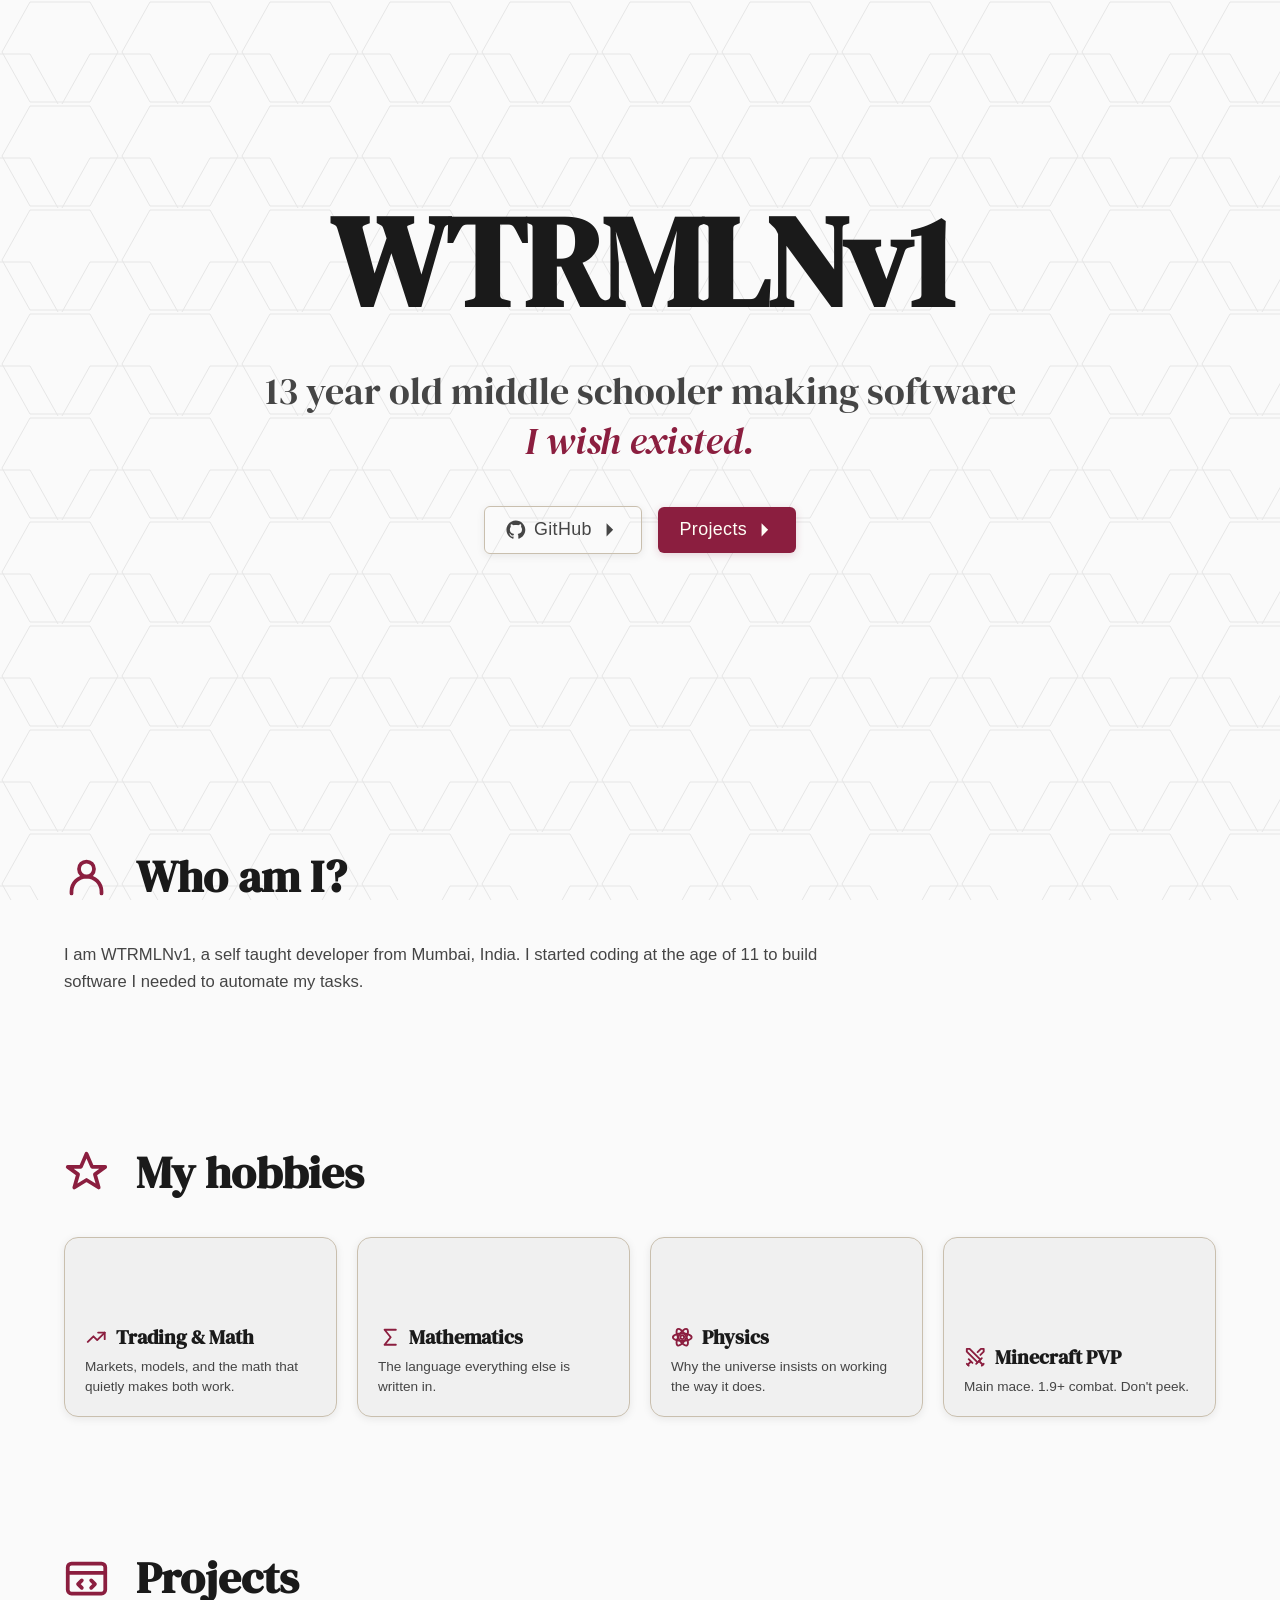
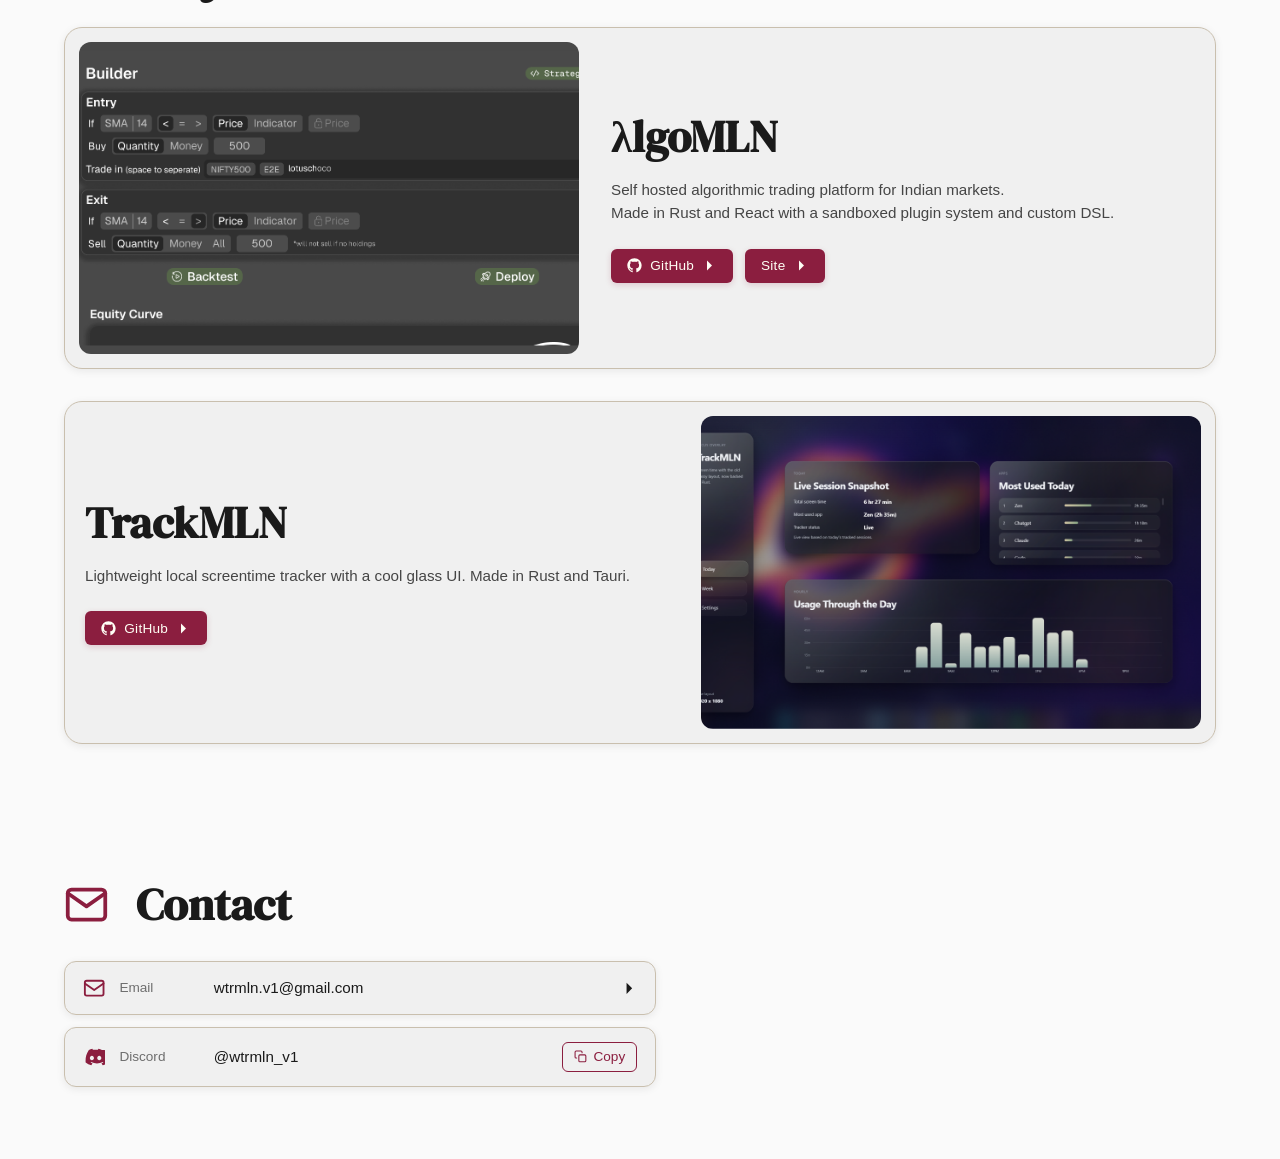
==== commit 7253a825: "trying some stuff" ====
--- a/index.html
+++ b/index.html
@@ -7,7 +7,7 @@
 <meta name="description" content="WTRMLNv1 — self-taught developer from Mumbai building software I wish existed." />
 <link rel="preconnect" href="https://fonts.googleapis.com" />
 <link rel="preconnect" href="https://fonts.gstatic.com" crossorigin />
-<link href="https://fonts.googleapis.com/css2?family=DM+Serif+Display:ital@0;1&family=Inter:wght@400;500;600&display=swap" rel="stylesheet" />
+<link href="https://fonts.googleapis.com/css2?family=DM+Serif+Display:ital@0;1&display=swap" rel="stylesheet" />
 <link rel="stylesheet" href="styles.css" />
 </head>
 
@@ -21,7 +21,7 @@
             <span class="hero-description-italic">I wish existed.</span>
         </div>
         <div class="cta">
-            <a class="cta-button-secondary" href="https://github.com/WTRMLNv1">
+            <a class="cta-button-secondary" href="https://github.com/WTRMLNv1" target="_blank" rel="noopener noreferrer">
                 <svg class="cta-arrow" viewBox="0 0 24 24" fill="currentColor" aria-hidden="true"><path d="M12 .5C5.65.5.5 5.65.5 12c0 5.08 3.29 9.39 7.86 10.91.58.1.79-.25.79-.56v-2.16c-3.2.7-3.87-1.37-3.87-1.37-.52-1.33-1.28-1.68-1.28-1.68-1.05-.72.08-.71.08-.71 1.16.08 1.77 1.19 1.77 1.19 1.03 1.77 2.7 1.26 3.36.96.1-.75.4-1.26.74-1.55-2.55-.29-5.24-1.28-5.24-5.69 0-1.26.45-2.29 1.19-3.1-.12-.29-.52-1.46.11-3.04 0 0 .97-.31 3.19 1.18.92-.26 1.91-.39 2.9-.39.98 0 1.97.13 2.9.39 2.21-1.49 3.18-1.18 3.18-1.18.63 1.58.24 2.75.12 3.04.74.81 1.18 1.84 1.18 3.1 0 4.42-2.69 5.39-5.25 5.68.41.36.78 1.06.78 2.13v3.16c0 .31.21.67.79.56C20.21 21.39 23.5 17.08 23.5 12 23.5 5.65 18.35.5 12 .5z"/></svg>
                 GitHub
                 <svg class="cta-arrow" viewBox="0 0 24 24" fill="currentColor" aria-hidden="true"><path d="M8 4l8 8-8 8V4z"/></svg>
@@ -106,12 +106,12 @@
                         Self hosted algorithmic trading platform for Indian markets.<br>Made in Rust and React with a sandboxed plugin system and custom DSL.
                     </div>
                     <div class="cta-small">
-                        <a class="cta-button-small" href="https://github.com/MelogneStudio/AlgoMLN">
+                        <a class="cta-button-small" href="https://github.com/MelogneStudio/AlgoMLN" target="_blank" rel="noopener noreferrer">
                             <svg class="cta-arrow" viewBox="0 0 24 24" fill="currentColor" aria-hidden="true"><path d="M12 .5C5.65.5.5 5.65.5 12c0 5.08 3.29 9.39 7.86 10.91.58.1.79-.25.79-.56v-2.16c-3.2.7-3.87-1.37-3.87-1.37-.52-1.33-1.28-1.68-1.28-1.68-1.05-.72.08-.71.08-.71 1.16.08 1.77 1.19 1.77 1.19 1.03 1.77 2.7 1.26 3.36.96.1-.75.4-1.26.74-1.55-2.55-.29-5.24-1.28-5.24-5.69 0-1.26.45-2.29 1.19-3.1-.12-.29-.52-1.46.11-3.04 0 0 .97-.31 3.19 1.18.92-.26 1.91-.39 2.9-.39.98 0 1.97.13 2.9.39 2.21-1.49 3.18-1.18 3.18-1.18.63 1.58.24 2.75.12 3.04.74.81 1.18 1.84 1.18 3.1 0 4.42-2.69 5.39-5.25 5.68.41.36.78 1.06.78 2.13v3.16c0 .31.21.67.79.56C20.21 21.39 23.5 17.08 23.5 12 23.5 5.65 18.35.5 12 .5z"/></svg>
                             GitHub
                             <svg class="cta-arrow" viewBox="0 0 24 24" fill="currentColor" aria-hidden="true"><path d="M8 4l8 8-8 8V4z"/></svg>
                         </a>
-                        <a class="cta-button-small" href="https://algomln.vercel.app">
+                        <a class="cta-button-small" href="https://algomln.vercel.app" target="_blank" rel="noopener noreferrer">
                             Site
                             <svg class="cta-arrow" viewBox="0 0 24 24" fill="currentColor" aria-hidden="true"><path d="M8 4l8 8-8 8V4z"/></svg>
                         </a>
@@ -126,7 +126,7 @@
                         Lightweight local screentime tracker with a cool glass UI. Made in Rust and Tauri.
                     </div>
                     <div class="cta-small">
-                        <a class="cta-button-small" href="https://github.com/MelogneStudio/TrackMLN">
+                        <a class="cta-button-small" href="https://github.com/MelogneStudio/TrackMLN" target="_blank" rel="noopener noreferrer">
                             <svg class="cta-arrow" viewBox="0 0 24 24" fill="currentColor" aria-hidden="true"><path d="M12 .5C5.65.5.5 5.65.5 12c0 5.08 3.29 9.39 7.86 10.91.58.1.79-.25.79-.56v-2.16c-3.2.7-3.87-1.37-3.87-1.37-.52-1.33-1.28-1.68-1.28-1.68-1.05-.72.08-.71.08-.71 1.16.08 1.77 1.19 1.77 1.19 1.03 1.77 2.7 1.26 3.36.96.1-.75.4-1.26.74-1.55-2.55-.29-5.24-1.28-5.24-5.69 0-1.26.45-2.29 1.19-3.1-.12-.29-.52-1.46.11-3.04 0 0 .97-.31 3.19 1.18.92-.26 1.91-.39 2.9-.39.98 0 1.97.13 2.9.39 2.21-1.49 3.18-1.18 3.18-1.18.63 1.58.24 2.75.12 3.04.74.81 1.18 1.84 1.18 3.1 0 4.42-2.69 5.39-5.25 5.68.41.36.78 1.06.78 2.13v3.16c0 .31.21.67.79.56C20.21 21.39 23.5 17.08 23.5 12 23.5 5.65 18.35.5 12 .5z"/></svg>
                             GitHub
                             <svg class="cta-arrow" viewBox="0 0 24 24" fill="currentColor" aria-hidden="true"><path d="M8 4l8 8-8 8V4z"/></svg>
--- a/styles.css
+++ b/styles.css
@@ -11,13 +11,13 @@
     --accent-text: #fffef5;
 
     /* Surfaces */
-    --bg: antiquewhite;
-    --bg-soft: #f5e9d3;
+    --bg: #fafafa;
+    --bg-soft: #f0f0f0;
     --ink: #1a1a1a;
     --ink-soft: #454545;
     --ink-muted: #6e6e6e;
     --border: #c9bfae;
-    --glass: rgba(255, 254, 245, 0.55);
+    --glass: rgba(250, 250, 250, 0.6);
     --shadow: 0 2px 8px rgba(0, 0, 0, 0.08);
     --shadow-hover: 0 8px 22px rgba(0, 0, 0, 0.14);
 }
@@ -37,11 +37,15 @@
     flex-direction: column;
     gap: 8vh;
     scrollbar-width: none;
-    font-family: 'Inter', -apple-system, BlinkMacSystemFont, 'Segoe UI', sans-serif;
+    font-family: -apple-system, BlinkMacSystemFont, 'Segoe UI', Roboto, Helvetica, Arial, sans-serif;
     font-weight: 400;
     font-size: 16px;
     -webkit-font-smoothing: antialiased;
     -moz-osx-font-smoothing: grayscale;
+    ::selection {
+        background: var(--accent);
+        color: var(--accent-text);
+    }
 }
 
 html::-webkit-scrollbar {
@@ -89,7 +93,7 @@
 }
 
 .para {
-    font-family: 'Inter', sans-serif;
+    font-family: -apple-system, BlinkMacSystemFont, 'Segoe UI', Roboto, Helvetica, Arial, sans-serif;
     font-weight: 400;
     font-size: clamp(1rem, 1.3vw, 1.25rem);
     color: var(--ink-soft);
@@ -195,7 +199,7 @@
     border-radius: 6px;
     padding: 0.7em 1.2em;
     cursor: pointer;
-    font-family: 'Inter', sans-serif;
+    font-family: -apple-system, BlinkMacSystemFont, 'Segoe UI', Roboto, Helvetica, Arial, sans-serif;
     font-weight: 500;
     letter-spacing: 0.02em;
     text-decoration: none;
@@ -294,8 +298,7 @@
     overflow: hidden;
     border-radius: 14px;
     border: 1px solid var(--border);
-    background-color: rgba(255, 254, 245, 0.6);
-    backdrop-filter: blur(6px);
+    background-color: var(--bg-soft);
     padding: 1.4rem 1.25rem 1.25rem;
     min-height: 180px;
     display: flex;
@@ -402,7 +405,7 @@
 }
 
 .hobby-desc {
-    font-family: 'Inter', sans-serif;
+    font-family: -apple-system, BlinkMacSystemFont, 'Segoe UI', Roboto, Helvetica, Arial, sans-serif;
     font-weight: 400;
     color: var(--ink-soft);
     font-size: clamp(0.85rem, 0.95vw, 0.95rem);
@@ -472,8 +475,7 @@
 .project-card-right {
     display: flex;
     flex-direction: row;
-    background-color: rgba(255, 254, 245, 0.55);
-    backdrop-filter: blur(4px);
+    background-color: var(--bg-soft);
     border-radius: 18px;
     border: 1px solid var(--border);
     padding: 14px;
@@ -521,7 +523,7 @@
 
 .project-description {
     color: var(--ink-soft);
-    font-family: 'Inter', sans-serif;
+    font-family: -apple-system, BlinkMacSystemFont, 'Segoe UI', Roboto, Helvetica, Arial, sans-serif;
     font-weight: 400;
     font-size: clamp(0.95rem, 1.15vw, 1.1rem);
     line-height: 1.55;
@@ -538,7 +540,7 @@
     display: inline-flex;
     align-items: center;
     gap: 0.3rem;
-    font-family: 'Inter', sans-serif;
+    font-family: -apple-system, BlinkMacSystemFont, 'Segoe UI', Roboto, Helvetica, Arial, sans-serif;
     font-weight: 500;
     font-size: 0.78rem;
     color: var(--accent);
@@ -609,11 +611,11 @@
     display: flex;
     align-items: center;
     gap: 0.9rem;
-    background: rgba(255, 254, 245, 0.65);
+    background: var(--bg-soft);
     border: 1px solid var(--border);
     border-radius: 12px;
     padding: 0.9rem 1.1rem;
-    font-family: 'Inter', sans-serif;
+    font-family: -apple-system, BlinkMacSystemFont, 'Segoe UI', Roboto, Helvetica, Arial, sans-serif;
     font-size: clamp(0.95rem, 1.1vw, 1.05rem);
     color: var(--ink);
     box-shadow: var(--shadow);
@@ -636,8 +638,8 @@
 .contact-label {
     color: var(--ink-muted);
     font-size: 0.85rem;
-    text-transform: uppercase;
-    letter-spacing: 0.08em;
+    text-transform: none;
+    letter-spacing: normal;
     font-weight: 500;
     min-width: 80px;
 }
@@ -646,7 +648,7 @@
     font-weight: 500;
     color: var(--ink);
     flex: 1;
-    font-family: 'Inter', sans-serif;
+    font-family: -apple-system, BlinkMacSystemFont, 'Segoe UI', Roboto, Helvetica, Arial, sans-serif;
 }
 
 .copy-btn {
